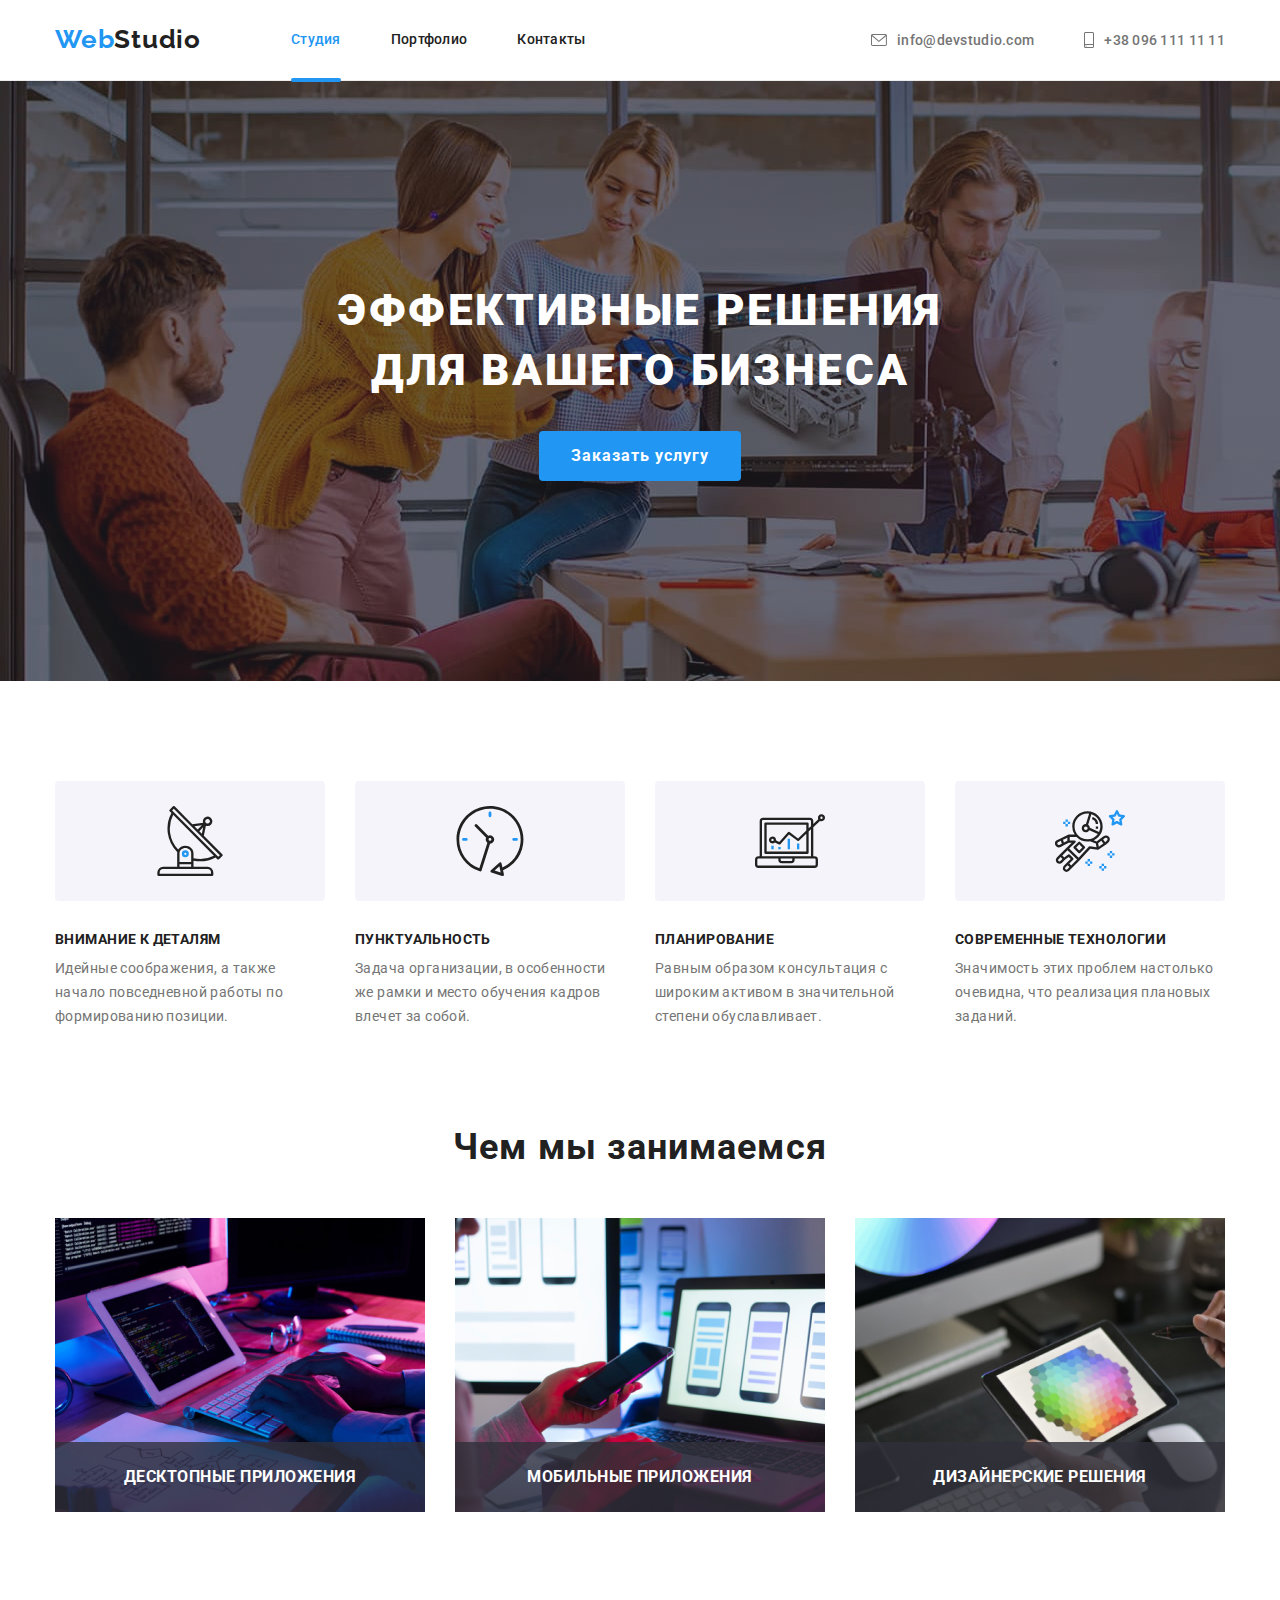
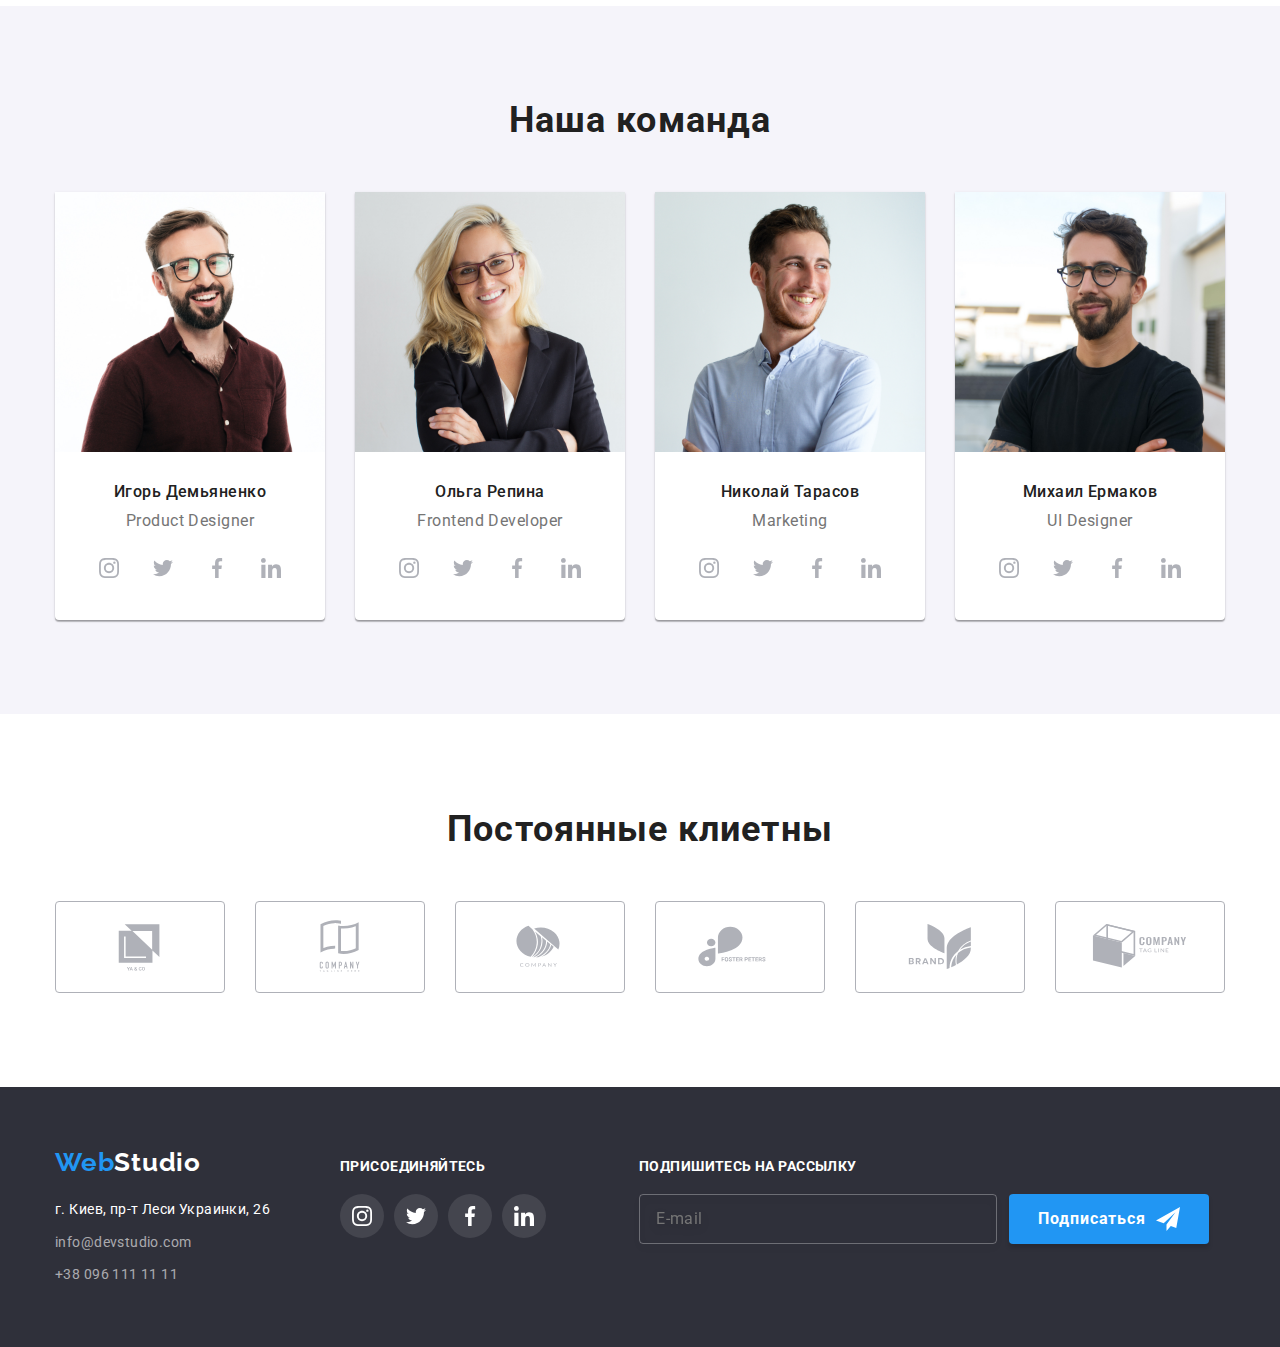
==== index.html @ a77a336d "Initial commit" ====
<!DOCTYPE html>
<html lang="ru">
  <head>
    <meta charset="UTF-8" />
    <meta http-equiv="X-UA-Compatible" content="IE=edge" />
    <meta name="viewport" content="width=device-width, initial-scale=1.0" />
    <title>WebStudio</title>
    <link rel="preconnect" href="https://fonts.googleapis.com" />
    <link rel="preconnect" href="https://fonts.gstatic.com" crossorigin />
    <link
      href="https://fonts.googleapis.com/css2?family=Raleway:wght@700&family=Roboto:wght@400;500;700;900&display=swap"
      rel="stylesheet"
    />
    <link
      rel="stylesheet"
      href="https://cdnjs.cloudflare.com/ajax/libs/modern-normalize/1.1.0/modern-normalize.min.css"
    />
    <link rel="stylesheet" href="./css/styles.css" />
  </head>

  <body>
    <!-- Header -->

    <header class="page-header">
      <nav>
        <div class="container">
          <a class="page-logo" href="./index.html"
            >Web<span class="logo-black">Studio</span>
          </a>
          <ul class="site-nav">
            <li>
              <a class="link-active" href="./index.html">Студия</a>
            </li>
            <li><a class="link" href="./portfolio.html">Портфолио</a></li>
            <li><a class="link" href="">Контакты</a></li>
          </ul>
          <ul class="contact">
            <li class="address-list">
              <a class="header-address-link" href="mailto:info@devstudio.com">
                <svg class="nav-mail" width="16px" height="12px">
                  <use
                    href="./images/icon/symbol-defs-main.svg#icon-envelope-hovermail"
                  ></use>
                </svg>
                info@devstudio.com
              </a>
            </li>
            <li class="address-list">
              <a class="header-address-link" href="tel:+380961111111">
                <svg class="nav-phone" width="10" height="16">
                  <use
                    href="./images/icon/symbol-defs-main.svg#icon-smartphonephone"
                  ></use>
                </svg>
                +38 096 111 11 11
              </a>
            </li>
          </ul>
        </div>
      </nav>
    </header>

    <main>
      <!-- Решения бизнеса -->
      <section class="solutions-section">
        <div class="container solution-block">
          <h1 class="solution-text">Эффективные решения для вашего бизнеса</h1>
          <button class="button solution" type="button" data-modal-open>
            Заказать услугу
          </button>
        </div>
        <div class="backdrop is-hidden" data-modal>
          <div class="modal">
            <form class="modal-form">
              <h2>Оставьте свои данные, мы вам перезвоним</h2>
              <ul class="form-list">
                <li class="form-field">
                  <label class="form-label" for="name">Имя</label>
                  <input
                    type="text"
                    class="modal-input"
                    name="name"
                    id="name"
                    placeholder=" "
                  />
                  <svg class="icon-modal" width="18" height="18">
                    <use
                      href="./images/icon/symbol-defs-main.svg#icon-person-black-18dp-1"
                    ></use>
                  </svg>
                </li>
                <li class="form-field">
                  <label class="form-label" for="phone">Телефон</label>
                  <input
                    type="tel"
                    class="modal-input"
                    name="phone"
                    id="phone"
                    placeholder=" "
                  />
                  <svg class="icon-modal" width="18" height="18">
                    <use
                      href="./images/icon/symbol-defs-main.svg#icon-phone-black-18dp-1"
                    ></use>
                  </svg>
                </li>
                <li class="form-field">
                  <label class="form-label" for="mail">Почта</label>
                  <input
                    type="email"
                    class="modal-input"
                    name="mail"
                    id="mail"
                    placeholder=" "
                  />
                  <svg class="icon-modal" width="18" height="18">
                    <use
                      href="./images/icon/symbol-defs-main.svg#icon-email-black-18dp-1"
                    ></use>
                  </svg>
                </li>
                <li class="form-field">
                  <label class="form-label" for="comment">Комментарий</label>
                  <textarea
                    class="comment"
                    name="comment"
                    rows="8"
                    id="comment"
                    placeholder="Введите текст"
                  ></textarea>
                </li>

                <li class="form-field">
                  <label class="policy-label">
                    <input
                      type="checkbox"
                      class="checkbox"
                      name="policy"
                      value="true"
                    />
                    <svg class="icon-modal-checkbox" width="16" height="15">
                      <use
                        href="./images/icon/symbol-defs-main.svg#icon-icon-check"
                      ></use>
                    </svg>
                    <span class="policy-text"
                      >Соглашаюсь с рассылкой и принимаю</span
                    >
                    <a href="" class="policy-link">Условия договора</a>
                  </label>
                </li>
              </ul>
              <button type="submit" class="modal-button-submit">
                Отправить
              </button>
            </form>
            <button class="modal-button" type="button" data-modal-close>
              <svg class="modal-close-icon" width="18" height="18">
                <use
                  href="./images/icon/symbol-defs-main.svg#icon-close-black-18dp-2-1"
                ></use>
              </svg>
            </button>
          </div>
        </div>
      </section>

      <!-- Особенности -->

      <section class="features-section">
        <div class="container">
          <h2 class="features">Особенности</h2>
          <ul class="features-set">
            <li class="features-list">
              <div class="features-svg">
                <svg class="features-icon" width="70" height="70">
                  <use
                    href="./images/icon/symbol-defs-main.svg#icon-antenna-1-3"
                  ></use>
                </svg>
              </div>
              <h3 class="features-title">Внимание к деталям</h3>
              <p class="featurestitle-text">
                Идейные соображения, а также начало повседневной работы по
                формированию позиции.
              </p>
            </li>
            <li class="features-list">
              <div class="features-svg">
                <svg class="features-icon" width="70" height="70">
                  <use
                    href="./images/icon/symbol-defs-main.svg#icon-clock-1-3"
                  ></use>
                </svg>
              </div>
              <h3 class="features-title">Пунктуальность</h3>
              <p class="featurestitle-text">
                Задача организации, в особенности же рамки и место обучения
                кадров влечет за собой.
              </p>
            </li>
            <li class="features-list">
              <div class="features-svg">
                <svg class="features-icon" width="70" height="70">
                  <use
                    href="./images/icon/symbol-defs-main.svg#icon-diagram-1-3"
                  ></use>
                </svg>
              </div>
              <h3 class="features-title">Планирование</h3>
              <p class="featurestitle-text">
                Равным образом консультация с широким активом в значительной
                степени обуславливает.
              </p>
            </li>
            <li class="features-list">
              <div class="features-svg">
                <svg class="features-icon" width="70" height="70">
                  <use
                    href="./images/icon/symbol-defs-main.svg#icon-astronaut-1-3"
                  ></use>
                </svg>
              </div>
              <h3 class="features-title">Современные технологии</h3>
              <p class="featurestitle-text">
                Значимость этих проблем настолько очевидна, что реализация
                плановых заданий.
              </p>
            </li>
          </ul>
        </div>
      </section>

      <!-- Деятельность -->

      <section class="activity-section">
        <div class="container">
          <h2 class="activity">Чем мы занимаемся</h2>
          <ul class="activity-img">
            <li>
              <div class="thumb">
                <img src="./images/img.jpg" alt="Пишем код" width="370" />
                <div class="activity-thumb">
                  <p class="activity-p">Десктопные приложения</p>
                </div>
              </div>
            </li>
            <li>
              <div class="thumb">
                <img src="./images/img-2.jpg" alt="Адаптируем" width="370" />
                <div class="activity-thumb">
                  <p class="activity-p">Мобильные приложения</p>
                </div>
              </div>
            </li>
            <li>
              <div class="thumb">
                <img src="./images/img-3.jpg" alt="Обновляем" width="370" />
                <div class="activity-thumb">
                  <p class="activity-p">Дизайнерские решения</p>
                </div>
              </div>
            </li>
          </ul>
        </div>
      </section>

      <!-- Команда -->

      <section class="team-section">
        <div class="container">
          <h2 class="team">Наша команда</h2>
          <ul class="team-members">
            <li class="main-member-list">
              <img
                class="photo-t"
                src="./images/igor.jpg"
                alt="Игорь"
                width="270"
              />
              <div class="name-pos">
                <h3 class="member-name">Игорь Демьяненко</h3>
                <p class="member-pos">Product Designer</p>
                <ul class="member-list">
                  <li class="member-list-item">
                    <a href="#" class="social-button-member">
                      <svg class="svg-member-icon" width="20" height="20">
                        <use
                          href="./images/icon/symbol-defs-main.svg#icon-instagram-2-2"
                        ></use>
                      </svg>
                    </a>
                  </li>
                  <li class="member-list-item">
                    <a href="#" class="social-button-member">
                      <svg class="svg-member-icon" width="20" height="20">
                        <use
                          href="./images/icon/symbol-defs-main.svg#icon-twitter-1-2"
                        ></use>
                      </svg>
                    </a>
                  </li>
                  <li class="member-list-item">
                    <a href="#" class="social-button-member">
                      <svg class="svg-member-icon" width="20" height="20">
                        <use
                          href="./images/icon/symbol-defs-main.svg#icon-facebook-1-2"
                        ></use>
                      </svg>
                    </a>
                  </li>
                  <li class="member-list-item">
                    <a href="#" class="social-button-member">
                      <svg class="svg-member-icon" width="20" height="20">
                        <use
                          href="./images/icon/symbol-defs-main.svg#icon-linkedin-1-2"
                        ></use>
                      </svg>
                    </a>
                  </li>
                </ul>
              </div>
            </li>
            <li class="main-member-list">
              <img
                class="photo-t"
                src="./images/olga.jpg"
                alt="Ольга"
                width="270"
              />
              <div class="name-pos">
                <h3 class="member-name">Ольга Репина</h3>
                <p class="member-pos">Frontend Developer</p>
                <ul class="member-list">
                  <li class="member-list-item">
                    <a href="#" class="social-button-member">
                      <svg class="svg-member-icon" width="20" height="20">
                        <use
                          href="./images/icon/symbol-defs-main.svg#icon-instagram-2-2"
                        ></use>
                      </svg>
                    </a>
                  </li>
                  <li class="member-list-item">
                    <a href="#" class="social-button-member">
                      <svg class="svg-member-icon" width="20" height="20">
                        <use
                          href="./images/icon/symbol-defs-main.svg#icon-twitter-1-2"
                        ></use>
                      </svg>
                    </a>
                  </li>
                  <li class="member-list-item">
                    <a href="#" class="social-button-member">
                      <svg class="svg-member-icon" width="20" height="20">
                        <use
                          href="./images/icon/symbol-defs-main.svg#icon-facebook-1-2"
                        ></use>
                      </svg>
                    </a>
                  </li>
                  <li class="member-list-item">
                    <a href="#" class="social-button-member">
                      <svg class="svg-member-icon" width="20" height="20">
                        <use
                          href="./images/icon/symbol-defs-main.svg#icon-linkedin-1-2"
                        ></use>
                      </svg>
                    </a>
                  </li>
                </ul>
              </div>
            </li>
            <li class="main-member-list">
              <img
                class="photo-t"
                src="./images/kolya.jpg"
                alt="Николай"
                width="270"
              />
              <div class="name-pos">
                <h3 class="member-name">Николай Тарасов</h3>
                <p class="member-pos">Marketing</p>
                <ul class="member-list">
                  <li class="member-list-item">
                    <a href="#" class="social-button-member">
                      <svg class="svg-member-icon" width="20" height="20">
                        <use
                          href="./images/icon/symbol-defs-main.svg#icon-instagram-2-2"
                        ></use>
                      </svg>
                    </a>
                  </li>
                  <li class="member-list-item">
                    <a href="#" class="social-button-member">
                      <svg class="svg-member-icon" width="20" height="20">
                        <use
                          href="./images/icon/symbol-defs-main.svg#icon-twitter-1-2"
                        ></use>
                      </svg>
                    </a>
                  </li>
                  <li class="member-list-item">
                    <a href="#" class="social-button-member">
                      <svg class="svg-member-icon" width="20" height="20">
                        <use
                          href="./images/icon/symbol-defs-main.svg#icon-facebook-1-2"
                        ></use>
                      </svg>
                    </a>
                  </li>
                  <li class="member-list-item">
                    <a href="#" class="social-button-member">
                      <svg class="svg-member-icon" width="20" height="20">
                        <use
                          href="./images/icon/symbol-defs-main.svg#icon-linkedin-1-2"
                        ></use>
                      </svg>
                    </a>
                  </li>
                </ul>
              </div>
            </li>
            <li class="main-member-list">
              <img
                class="photo-t"
                src="./images//misha.jpg"
                alt="Михаил"
                width="270"
              />
              <div class="name-pos">
                <h3 class="member-name">Михаил Ермаков</h3>
                <p class="member-pos">UI Designer</p>
                <ul class="member-list">
                  <li class="member-list-item">
                    <a href="#" class="social-button-member">
                      <svg class="svg-member-icon" width="20" height="20">
                        <use
                          href="./images/icon/symbol-defs-main.svg#icon-instagram-2-2"
                        ></use>
                      </svg>
                    </a>
                  </li>
                  <li class="member-list-item">
                    <a href="#" class="social-button-member">
                      <svg class="svg-member-icon" width="20" height="20">
                        <use
                          href="./images/icon/symbol-defs-main.svg#icon-twitter-1-2"
                        ></use>
                      </svg>
                    </a>
                  </li>
                  <li class="member-list-item">
                    <a href="#" class="social-button-member">
                      <svg class="svg-member-icon" width="20" height="20">
                        <use
                          href="./images/icon/symbol-defs-main.svg#icon-facebook-1-2"
                        ></use>
                      </svg>
                    </a>
                  </li>
                  <li class="member-list-item">
                    <a href="#" class="social-button-member">
                      <svg class="svg-member-icon" width="20" height="20">
                        <use
                          href="./images/icon/symbol-defs-main.svg#icon-linkedin-1-2"
                        ></use>
                      </svg>
                    </a>
                  </li>
                </ul>
              </div>
            </li>
          </ul>
        </div>
      </section>

      <!--Постоянные клиенты-->
      <section class="clients-sect">
        <div class="container">
          <h1>Постоянные клиетны</h1>
          <ul class="clients-list">
            <li class="list-item">
              <a href="#" class="clients-list-item">
                <svg class="clients-icon" width="106" height="60">
                  <use
                    href="./images/icon/symbol-defs-main.svg#icon-Logo"
                  ></use>
                </svg>
              </a>
            </li>

            <li class="list-item">
              <a href="#" class="clients-list-item">
                <svg class="clients-icon" width="106" height="60">
                  <use
                    href="./images/icon/symbol-defs-main.svg#icon-Logo2"
                  ></use>
                </svg>
              </a>
            </li>
            <li class="list-item">
              <a href="#" class="clients-list-item">
                <svg class="clients-icon" width="106" height="60">
                  <use
                    href="./images/icon/symbol-defs-main.svg#icon-Logo3"
                  ></use>
                </svg>
              </a>
            </li>
            <li class="list-item">
              <a href="#" class="clients-list-item">
                <svg class="clients-icon" width="84" height="41">
                  <use
                    href="./images/icon/symbol-defs-main.svg#icon-group4"
                  ></use>
                </svg>
              </a>
            </li>
            <li class="list-item">
              <a href="#" class="clients-list-item">
                <svg class="clients-icon" width="106" height="60">
                  <use
                    href="./images/icon/symbol-defs-main.svg#icon-Logo5"
                  ></use>
                </svg>
              </a>
            </li>
            <li class="list-item">
              <a href="#" class="clients-list-item">
                <svg class="clients-icon" width="106" height="60">
                  <use
                    href="./images/icon/symbol-defs-main.svg#icon-Logo6"
                  ></use>
                </svg>
              </a>
            </li>
          </ul>
        </div>
      </section>
    </main>

    <!-- Футер -->
    <footer class="page-footer">
      <div class="main-footer-cont container">
        <div class="logo-footer-container">
          <a href="./index.html" class="page-footer-logo"
            >Web<span class="footer-whitelogo">Studio</span></a
          >
          <address class="address-footer">
            <ul class="footer-block">
              <li>
                <a class="footer-map-link" href="https://bit.ly/3pXMvUd"
                  >г. Киев, пр-т Леси Украинки, 26</a
                >
              </li>
              <li>
                <a class="footer-address-link" href="mailto:info@devstudio.com"
                  >info@devstudio.com</a
                >
              </li>
              <li>
                <a class="footer-address-link" href="tel:+380961111111"
                  >+38 096 111 11 11</a
                >
              </li>
            </ul>
          </address>
        </div>
        <div class="footer-social">
          <h3>Присоединяйтесь</h3>
          <ul class="footer-link">
            <li class="footer-link-list">
              <a href="#" class="social-button">
                <svg class="svg-icon" width="20" height="20">
                  <use
                    href="./images/icon/symbol-defs-main.svg#icon-instagram-2-2"
                  ></use>
                </svg>
              </a>
            </li>
            <li class="footer-link-list">
              <a href="#" class="social-button">
                <svg class="svg-icon" width="20" height="20">
                  <use
                    href="./images/icon/symbol-defs-main.svg#icon-twitter-1-2"
                  ></use>
                </svg>
              </a>
            </li>
            <li class="footer-link-list">
              <a href="#" class="social-button">
                <svg class="svg-icon" width="20" height="20">
                  <use
                    href="./images/icon/symbol-defs-main.svg#icon-facebook-1-2"
                  ></use>
                </svg>
              </a>
            </li>
            <li class="footer-link-list">
              <a href="#" class="social-button">
                <svg class="svg-icon" width="20" height="20">
                  <use
                    href="./images/icon/symbol-defs-main.svg#icon-linkedin-1-2"
                  ></use>
                </svg>
              </a>
            </li>
          </ul>
        </div>
        <div class="destribution">
          <h3>Подпишитесь на рассылку</h3>
          <form class="footer-form">
            <input
              class="footer-input"
              type="email"
              name="email"
              placeholder="E-mail"
            />
            <button type="submit" class="destrib-button">
              Подписаться
              <svg width="24" height="24" class="destrib-button-icon">
                <use
                  href="./images/icon/symbol-defs-main.svg#icon-icon-sendtelegram"
                ></use>
              </svg>
            </button>
          </form>
        </div>
      </div>
    </footer>
    <script src="./js/modal.js"></script>
  </body>
</html>
---- css/styles.css ----
:root {
    --primary-color: #757575;
    --secondory-color: #212121;
    --accent-color: #2196F3;
    --white-color: #FFFFFF;
    --background-color: ##E5E5E5;
    --transition: 250ms cubic-bezier(0.4, 0, 0.2, 1);

}

/* BODY */
body {
    font-family: 'Roboto', sans-serif;
    font-weight: 400;
    background-color: var(--background-color);
    font-style: normal;
    text-decoration: none;
    color: var(--white-color);
    margin: auto;
}


h1,
h2,
h3,
h4,
h5,
h6,
p,
ul {
    margin: 0;
}

button {
    font-family: inherit;
}

.container {

    width: 1200px;
    padding-left: 15px;
    padding-right: 15px;
    margin: 0 auto;
}


a {
    text-decoration: none;
}

.site-nav .link:hover,
.site-nav .link:focus {
    color: var(--accent-color);
}

.site-nav .link-active {
    color: var(--accent-color)
}

.header-address-link:hover,
.header-address-link:focus {
    fill: var(--accent-color);
    color: var(--accent-color);
}

/* убирает маркеры */
li {
    list-style: none;
}

.link-active {
    color: var(--accent-color);
}

.link,
.link-active {
    position: relative;
    color: inherit;
    display: block;
    padding-top: 32px;
    padding-bottom: 32px;
    font-weight: 500;
    font-size: 14px;
    line-height: 1.14;
    letter-spacing: 0.02em;
    transition: color var(--transition);
}

.link-active::after {
    content: '';
    position: absolute;
    display: block;
    width: 100%;
    height: 4px;
    border-radius: 2px;
    background-color: #2196F3;
    transform: translateY(30px);



}

/* header */
header {
    border-bottom: 1px solid #ECECEC;
}

header .container {
    display: flex;
    align-items: center;
}

.site-nav {
    display: flex;
    margin: 0;
    padding: 0;
}

.site-nav li {
    margin-left: 50px;
}

.contact li {
    margin-left: 50px;
}

.site-nav li:first-child {
    margin-left: 0;
}

.contact {
    display: flex;
    margin-left: auto;
}


.page-logo {
    font-family: 'Raleway';
    font-weight: 700;
    font-size: 26px;
    line-height: 1.2;
    letter-spacing: 0.03em;
    color: var(--accent-color);
    text-decoration: none;
    margin-right: 90px;

}

.logo-black {
    color: var(--secondory-color);
}

.page-footer {
    color: var(--white-color);
}

.page-header {
    color: var(--secondory-color);
    font-weight: 500;
    font-size: 14px;
    line-height: 1.15;
    letter-spacing: 0.02em;
    list-style: none;
    background-color: var(--white-color);
}


.header-address-link {
    color: var(--primary-color);
    display: flex;
    align-items: center;
    fill: var(--primary-color);
    padding-top: 32px;
    padding-bottom: 32px;
    transition: color var(--transition), fill var(--transition);
}

.address-list {
    margin: 0;
    padding: 0;
    display: flex;
    align-items: center;

}

.nav-mail {
    margin-right: 10px;

}

.nav-phone {
    margin-right: 10px;

}


/* SOLUTIONS */
.solutions-section {
    background-color: #2F303A;
    height: 600px;
    max-width: 1600px;
    margin-left: auto;
    margin-right: auto;
    padding: 200px 0;
    background-image: linear-gradient(to right, rgba(47, 48, 58, 0.4), rgba(47, 48, 58, 0.4)),
        url(../images/bgim.jpg);
    background-repeat: no-repeat;
}

.solution-block {
    text-align: center;
}

.solution-text {
    font-weight: 900;
    color: var(--white-color);
    font-size: 44px;
    line-height: 1.36;
    text-align: center;
    letter-spacing: 0.06em;
    text-transform: uppercase;
    width: 700px;
    height: 120px;
    margin-left: auto;
    margin-right: auto;

}

.button.solution {
    font-weight: 700;
    font-size: 16px;
    line-height: 1.88;
    text-align: center;
    letter-spacing: 0.06em;
    background-color: var(--accent-color);
    color: var(--white-color);
    margin-top: 30px;
    min-width: 200px;
    display: inline-block;
    border-radius: 4px;
    padding: 10px 32px;
    border: 0;
    cursor: pointer;
    transition: background-color var(--transition);

}

.button.solution:hover,
.button.solution:focus {
    box-shadow: 0px 4px 4px rgba(0, 0, 0, 0.15);
    background: #188CE8;
}

/* MODAl */
.backdrop {
    position: fixed;
    top: 0;
    left: 0;
    background-color: rgba(0, 0, 0, 0.2);
    width: 100%;
    height: 100%;
    transition: opacity var(--transition);
    z-index: 2;

}

.backdrop.is-hidden {
    opacity: 0;
    pointer-events: none;
}

.modal {
    position: absolute;
    top: 50%;
    left: 50%;
    transform: translate(-50%, -50%);
    width: 528px;
    height: 581px;
    background-color: var(--white-color);
    transition: transform var(--transition);
}

.modal-button {
    display: flex;
    justify-content: center;
    align-items: center;
    position: absolute;
    top: 8px;
    right: 8px;
    padding: 0;
    background-color: #FFFFFF;
    border: 1px solid rgba(0, 0, 0, 0.1);
    border-radius: 50%;
    text-align: center;
    width: 30px;
    height: 30px;
    fill: #000;
    transition-duration: 250ms;
    transition-timing-function: linear;

}

.modal-button:hover {
    fill: var(--accent-color);
    cursor: pointer;
}

.modal-close-icon {
    margin: 0;
    padding: 0;

}

.modal-form {
    display: flex;
    flex-direction: column;
    width: 448px;
    margin-left: auto;
    margin-right: auto;
}

.modal h2 {
    font-weight: 700;
    font-size: 20px;
    line-height: 1.15;
    text-align: center;
    letter-spacing: 0.03em;
    color: #212121;
    margin-left: auto;
    margin-right: auto;
    margin-top: 40px;
    margin-bottom: 12px;

}

.form-list {
    margin: 0;
    padding: 0;

}

.form-field {
    display: flex;
    position: relative;
    flex-direction: column;
    margin-bottom: 10px;
}


.form-label {
    margin-bottom: 4px;
    font-style: normal;
    font-weight: 400;
    font-size: 12px;
    line-height: 1.14;
    letter-spacing: 0.01em;
    color: var(--primary-color);

}

.form-field:focus-within>.icon-modal {
    fill: var(--accent-color);
}


.modal-input {
    width: 448px;
    height: 40px;
    margin: 0;
    padding: 0px 11px 0px 42px;
    outline: none;
    border: 1px solid rgba(33, 33, 33, 0.2);
    border-radius: 4px;
    transition: border-color var(--transition);
}

.icon-modal {
    position: absolute;
    top: 65%;
    left: 14px;
    transform: translateY(-50%);
    fill: var(--secondory-color);
    display: inline-block;
    transition: fill var(--transition);
}

.modal-label {
    position: absolute;
    top: 0;
    left: 0;
    font-weight: 400;
    font-size: 12px;
    line-height: 1.17;
    letter-spacing: 0.01em;
    color: var(--primary-color);

}

.modal-input:focus {
    border-color: var(--accent-color);
}

.comment {
    width: 100%;
    height: 120px;
    outline: none;
    resize: none;
    border: 1px solid rgba(33, 33, 33, 0.2);
    border-radius: 4px;
    padding: 12px 16px;
    font-style: normal;
    font-weight: 400;
    font-size: 14px;
    line-height: 1.14;
    letter-spacing: 0.01em;
    transition: border-color var(--transition);
}

.comment:focus {
    border-color: var(--accent-color);
}


.policy-label {
    display: flex;
    align-items: center;
    margin-left: 7px;
    font-style: normal;
    font-weight: 400;
    font-size: 14px;
    line-height: 1.71;
    letter-spacing: 0.03em;
    color: var(--primary-color);
}

.checkbox {
    position: absolute;
    width: 1px;
    height: 1px;
    margin: -1px;
    border: 0;
    padding: 0;
    clip: rect(0 0 0 0);
    overflow: hidden;
}

.icon-modal-checkbox {
    display: block;
    content: '';
    margin-right: 7px;
    border: 1px solid #2a2a2a;
    border-radius: 2px;
    transition: border-color var(--transition),
        background-color var(--transition);
}

.checkbox:focus+.icon-modal-checkbox {
    border-color: var(--accent-color);
}

.checkbox:checked+.icon-modal-checkbox {
    background-size: contain;
    background-origin: border-box;
    border-color: var(--accent-color);
    background-color: var(--accent-color);
}

.policy-link {
    margin-left: 5px;
    font-style: normal;
    font-weight: 400;
    font-size: 14px;
    line-height: 1.71;
    letter-spacing: 0.03em;
    text-decoration-line: underline;
    color: var(--accent-color);
}

.form-field:last-child {
    margin-bottom: 30px;
}


.modal-button-submit {
    min-width: 200px;
    min-height: 50px;
    margin: 0 auto;
    padding: 10px;
    font-family: Roboto;
    font-style: normal;
    font-weight: 700;
    font-size: 16px;
    line-height: 1.88;
    text-align: center;
    letter-spacing: 0.06em;
    background-color: var(--accent-color);
    color: var(--primary-white-color);
    border: 0;
    box-shadow: 0px 4px 4px rgba(0, 0, 0, 0.15);
    border-radius: 4px;
    transition: background-color var(--transition);
    cursor: pointer;
}

.modal-button-submit:hover,
.modal-button-submit:focus {
    background-color: rgba(24, 140, 232, 1);
}




/* FEATURES */

/* визуално прячет заголовок */
.features {
    position: absolute;
    width: 1px;
    height: 1px;
    margin: -1px;
    border: 0;
    padding: 0;
    white-space: nowrap;
    clip-path: inset(100%);
    clip: rect(0 0 0 0);
    overflow: hidden;
}


.features h3 {
    font-weight: 700;
    font-size: 14px;
    line-height: 1.15;
    letter-spacing: 0.03em;
    text-transform: uppercase;
    color: (var(--secondory-color));
    text-align: center;
}

.features-title {
    text-transform: uppercase;
    margin: 0;
    padding: 0;
    margin-bottom: 10px;
    font-size: 14px;
    line-height: 1.15;
    letter-spacing: 0.03em;
}

h3 {
    color: var(--secondory-color);
}

.features-section {
    display: flex;
    justify-content: center;
    margin: 0;
    padding-top: 100px;
}

.features-set li {
    width: 270px;
}

.features-set li+li {
    margin-left: 30px;

}

.features-set {
    display: flex;
    margin: 0;
    padding: 0;
    justify-content: space-between;
}

.features-svg {
    display: flex;
    width: 270px;
    height: 120px;
    background-color: #F5F4FA;
    justify-content: center;
    align-items: center;
    margin-bottom: 30px;
    border-radius: 4px;
}

.features-list h2 {
    margin-top: 0;
    font-size: 20px;
}

.features-list p {
    margin: 0;
}


.featurestitle-text {
    width: 270px;
    height: 75px;
    color: var(--primary-color);
    margin: 0;
    padding: 0;
    font-size: 14px;
    line-height: 1.7;
    letter-spacing: 0.03em;
}

/* ACTIVITY */
.activity-section {
    display: flex;
    padding-bottom: 94px;
    padding-top: 94px;

}

.activity {
    font-weight: 700;
    font-size: 36px;
    margin: 0;
    padding: 0;
    line-height: 1.17;
    text-align: center;
    letter-spacing: 0.03em;
    color: var(--secondory-color);
    margin-bottom: 50px;

}

.activity-img {
    display: flex;
    justify-content: space-between;
    margin: 0;
    padding: 0;

}

.activitu img {
    display: block;
}

.thumb {
    position: relative;
    display: flex;

}

.activity-thumb {
    position: absolute;
    background-color: rgba(47, 48, 58, 0.8);
    display: flex;
    justify-content: center;
    width: 370px;
    bottom: 0;
    height: 70px;
    align-items: center;


}

.activity-p {
    font-family: inherit;
    font-weight: 700;
    font-size: 16px;
    line-height: 1.14;
    letter-spacing: 0.03em;
    text-transform: uppercase;
    color: var(--white-color);
    text-align: center;

}

/* TEAM */

.team-section {
    font-weight: 700;
    font-size: 36px;
    line-height: 1.5;
    text-align: center;
    letter-spacing: 0.03em;
    padding-top: 94px;
    padding-bottom: 94px;
    background-color: #F5F4FA;

}

.team {
    margin-top: 0;
    margin-bottom: 50px;
    font-weight: 700;
    font-size: 36px;
    line-height: 1.16;
    text-align: center;
    letter-spacing: 0.03em;
    color: var(--secondory-color);
}

.team-members {
    display: flex;
    justify-content: space-between;
    margin: 0;
    padding: 0;
}

.photo-t {
    display: block;
    margin: 0;
    padding: 0;
}

.team-members .main-member-list {
    box-shadow: 0px 1px 3px rgba(0, 0, 0, 0.12),
        0px 1px 1px rgba(0, 0, 0, 0.14),
        0px 2px 1px rgba(0, 0, 0, 0.2);
    border-radius: 0px 0px 4px 4px;
    background-color: var(--white-color);
}

.team-members h3 {
    margin-bottom: 10px;
}

.team .member-pos {
    text-align: center;
    background-color: #F5F4FA;
}

.member-name {
    font-weight: 500;
    font-size: 16px;
    line-height: 1.2;
    letter-spacing: 0.03em;
    text-align: center;
    margin: 0;
    justify-content: space-between;
    list-style: none;
    color: var(--secondory-color);
}

.member-pos {
    margin: 0 0 16px 0;
    padding: 0;
    font-weight: 400;
    font-size: 16px;
    line-height: 1.2;
    text-align: center;
    letter-spacing: 0.03em;
    color: var(--primary-color);
}

.name-pos {
    padding-top: 30px;
    padding-bottom: 30px;

}

.member-social {
    margin-left: 30px;
    margin-right: 30px;
    margin-bottom: 30px;
    margin-top: 20px;
    color: var(--primary-color);


}

.social-button-member {
    display: flex;
    width: 44px;
    height: 44px;
    padding: 0;
    border-radius: 50%;
    border: none;
    align-items: center;
    justify-content: center;
    fill: #AFB1B8;
    background-color: transparent;
    transition: background-color var(--transition),
        fill var(--transition);
}


.social-button-member:hover,
.social-button-member:focus {
    background-color: var(--accent-color);
    fill: var(--white-color);
}

.member-list {
    display: flex;
    justify-content: center;
    padding: 0;

}

.member-list-item {
    padding: 0;

}

.member-list-item:not(:last-child) {
    margin-right: 10px;
}

/* Clients Section */
.clients-sect {
    display: flex;
    padding-top: 94px;
    padding-bottom: 94px;
}

.clients-sect h1 {
    font-family: inherit;
    font-weight: 700;
    font-size: 36px;
    line-height: 1.17;
    letter-spacing: 0.03em;
    color: #212121;
    text-align: center;
    margin-bottom: 50px;
}

.clients-list {
    display: flex;
    justify-content: center;
    padding-left: 0;

}

.clients-list-item {
    display: flex;
    width: 170px;
    height: 92px;
    border: 1px solid #AFB1B8;
    border-radius: 4px;
    justify-content: center;
    align-items: center;
    fill: #AFB1B8;
    transition: border var(--transition), color var(--transition);
    color: #AFB1B8;
}

.list-item:not(:last-child) {
    margin-right: 30px;
}

.clients-list-item:hover,
.clients-list-item:focus {
    fill: var(--accent-color);
    color: var(--accent-color);
    border: 1px solid var(--accent-color);
}


.clients-icon {
    fill: currentColor;
}

/* FOOTER */
.page-footer {
    background-color: #2F303A;
    padding-top: 60px;
    padding-bottom: 60px;
    text-decoration: none;
}

.page-footer-logo {
    font-family: 'Raleway';
    font-weight: 700;
    font-size: 26px;
    line-height: 1.2;
    letter-spacing: 0.03em;
    color: var(--accent-color);



}

.address-footer {
    margin-top: 20px;
    font-style: normal;
    font-weight: 400;
    font-size: 14px;
    line-height: 1.7;
    letter-spacing: 0.03em;

}

.footer-block {
    margin: 0;
    padding: 0;
}

.footer-block li {
    margin-bottom: 9px;
}

.footer-block li:last-child {
    margin-bottom: 0;
}

.footer-whitelogo {
    color: var(--white-color);
}

.footer-map-link {
    font-size: 14px;
    line-height: 1.7;
    letter-spacing: 0.03em;
    color: var(--white-color);
    transition: color var(--transition);
}

.footer-address-link {
    font-size: 14px;
    line-height: 1.7;
    color: rgba(255, 255, 255, 0.6);
    transition: color var(--transition);
}

.footer-address-link:hover,
.footer-address-link:focus {
    color: var(--accent-color);
}

.footer-map-link:hover,
.footer-map-link:focus {
    color: var(--accent-color);
}

.footer-link {
    display: flex;
    margin: 0;
    justify-content: flex-start;
    align-items: center;
    padding: 0;

}

.footer-link-list:not(:first-child) {
    margin-left: 10px;
}


.footer-social {
    align-items: baseline;
    margin-left: 70px;

}

.main-footer-cont {
    display: flex;
    align-items: baseline;
    padding-left: 15px;
    padding-right: 15px;
}

.page-footer h3 {
    font-family: inherit;
    font-weight: 700;
    font-size: 14px;
    line-height: 1.17;
    text-transform: uppercase;
    color: var(--white-color);
    letter-spacing: 0.03em;
    margin-top: 0;
    margin-bottom: 20px;
    text-align: left;
    padding: 0;


}

.footer-link-list {
    margin: 0;
    padding: 0;
    width: 44px;
    height: 44px;
}

.social-button {
    display: flex;
    background-color: rgba(255, 255, 255, 0.1);
    width: 44px;
    height: 44px;
    padding: 0;
    border-radius: 50%;
    border: none;
    align-items: center;
    justify-content: center;
    color: #FFFFFF;
    transition: background-color 250ms cubic-bezier(0.4, 0, 0.2, 1);
}

.svg-icon {
    fill: currentColor;
}

.social-button:hover,
.social-button:focus {
    background-color: var(--accent-color);
}

.destribution {
    margin-left: 93px;

}

.footer-form {
    display: flex;
    justify-content: row;

}

.destrib-button {
    display: flex;
    justify-content: center;
    align-items: center;
    font-style: normal;
    font-weight: 700;
    font-size: 16px;
    letter-spacing: 0.06em;
    line-height: 1.87;
    box-shadow: 0px 4px 4px rgba(0, 0, 0, 0.15);
    border-radius: 4px;
    margin-left: 12px;
    width: 200px;
    height: 50px;
    background-color: var(--accent-color);
    color: var(--white-color);
    border: none;
    cursor: pointer;
    transition: background-color 250ms cubic-bezier(0.4, 0, 0.2, 1);

}

.destrib-button:hover {
    box-shadow: 0px 4px 4px rgba(0, 0, 0, 0.15);
    background: #188CE8;
}


.destrib-button-icon {
    fill: var(--white-color);
    margin-left: 10px;

}

.footer-form .footer-input {
    width: 358px;
    height: 50px;
    border: 1px solid rgba(255, 255, 255, 0.3);
    filter: drop-shadow(0px 4px 4px rgba(0, 0, 0, 0.15));
    border-radius: 4px;
    padding: 15px 16px;
    background-color: transparent;
    font-style: normal;
    font-weight: 400;
    font-size: 16px;
    line-height: 20px;
    letter-spacing: 0.03em;
    color: #FFFFFF;

}





/* PORTFOLIO */
/* визуално прячет заголовок */
.worklist {
    position: absolute;
    width: 1px;
    height: 1px;
    margin: -1px;
    border: 0;
    padding: 0;
    white-space: nowrap;
    clip-path: inset(100%);
    clip: rect(0 0 0 0);
    overflow: hidden;
}

.worklist-sect {
    padding-top: 94px;
    padding-bottom: 94px;
}

.worklist-sect img {
    display: block;
}

.portf-thumb {
    position: relative;
    overflow: hidden;

}

.portf-link {
    margin-right: 30px;
    margin-bottom: 30px;

}

.portf-thumb-hov {
    position: absolute;
    width: 100%;
    height: 100%;
    display: flex;
    align-items: center;
    top: 0;
    left: 0;
    padding-left: 24px;
    padding-right: 24px;
    background-color: rgba(33, 150, 243, 0.9);
    transform: translateY(100%);
    transition: transform 250ms cubic-bezier(0.4, 0, 0.2, 1);
}


.portf-p {
    font-family: inherit;
    font-weight: 400;
    font-size: 18px;
    line-height: 1.56;
    letter-spacing: 0.03em;
    color: var(--white-color);


}

.img-box:hover .portf-thumb-hov,
.img-box:focus .portf-thumb-hov {
    overflow: visible;
    transform: translateY(0);
}


.button-panel {
    display: flex;
    justify-content: center;
    margin-top: 0;
    margin-bottom: 50px;
    padding-left: 0;
}

.button-panel li+li {
    margin-left: 8px;
}

.button-secondary {

    min-width: 73px;
    display: inline-block;
    border-radius: 4px;
    padding: 6px 22px;
    font-style: normal;
    font-weight: 500;
    font-size: 16px;
    line-height: 1.6;
    text-align: center;
    letter-spacing: 0.03em;
    cursor: pointer;
    font-family: inherit;
    border: none;
    transition: background-color var(--transition), box-shadow var(--transition), color var(--transition);
}

.button-secondary {
    background-color: #F5F4FA;
    color: var(--secondory-color);
}

.button-secondary:hover,
.button-secondary:focus {
    color: var(--white-color);
    background-color: var(--accent-color);
    box-shadow: 0px 3px 1px rgba(0, 0, 0, 0.1), 0px 1px 2px rgba(0, 0, 0, 0.08), 0px 2px 2px rgba(0, 0, 0, 0.12);
}

.photo-list .title {
    margin-top: 0;
    margin-bottom: 4px;
    font-style: normal;
    font-weight: 700;
    font-size: 18px;
    line-height: 2;
    letter-spacing: 0.06em;
    color: var(--secondory-color);

}

.photo-list {
    display: flex;
    flex-wrap: wrap;
    margin-top: 0;
    margin-bottom: 0;
    padding-left: 0;
}


.photo-list li:nth-child(3n) {
    margin-right: 0;
}

.photo-list li:nth-last-child(-n+3) {
    margin-bottom: 0;
}

.img-box {
    display: block;
    transition: box-shadow var(--transition);
}

.img-box:hover,
.img-box:focus {
    box-shadow: 0px 1px 1px rgba(0, 0, 0, 0.12),
        0px 4px 4px rgba(0, 0, 0, 0.06),
        1px 4px 6px rgba(0, 0, 0, 0.16);
}

.ph-bord {
    padding: 20px 24px;
    border: 1px solid #EEEEEE;
}

.photo-list img {
    display: block;
    margin: 0;
    padding: 0;
}

.title-text {

    margin: 0;
    font-style: normal;
    font-weight: 400;
    font-size: 16px;
    line-height: 1.9;
    letter-spacing: 0.03em;
    color: var(--primary-color);
}
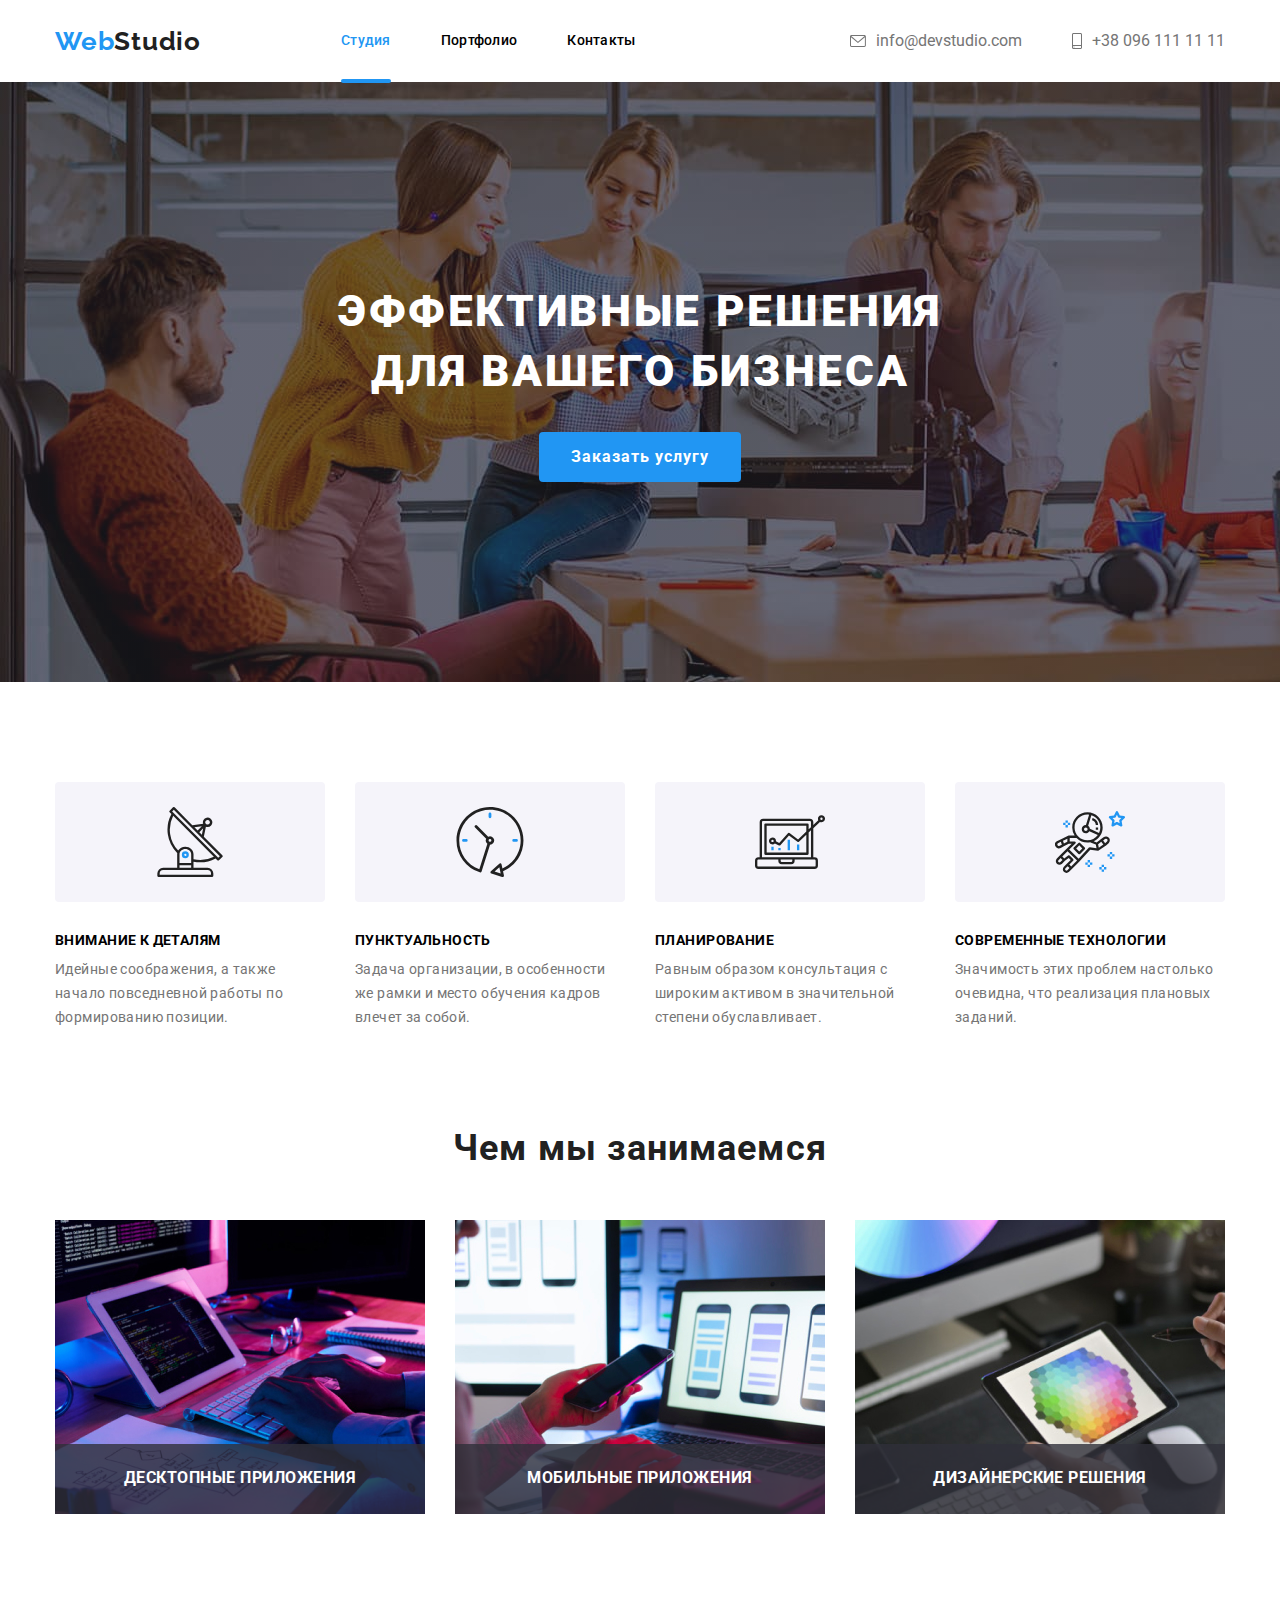
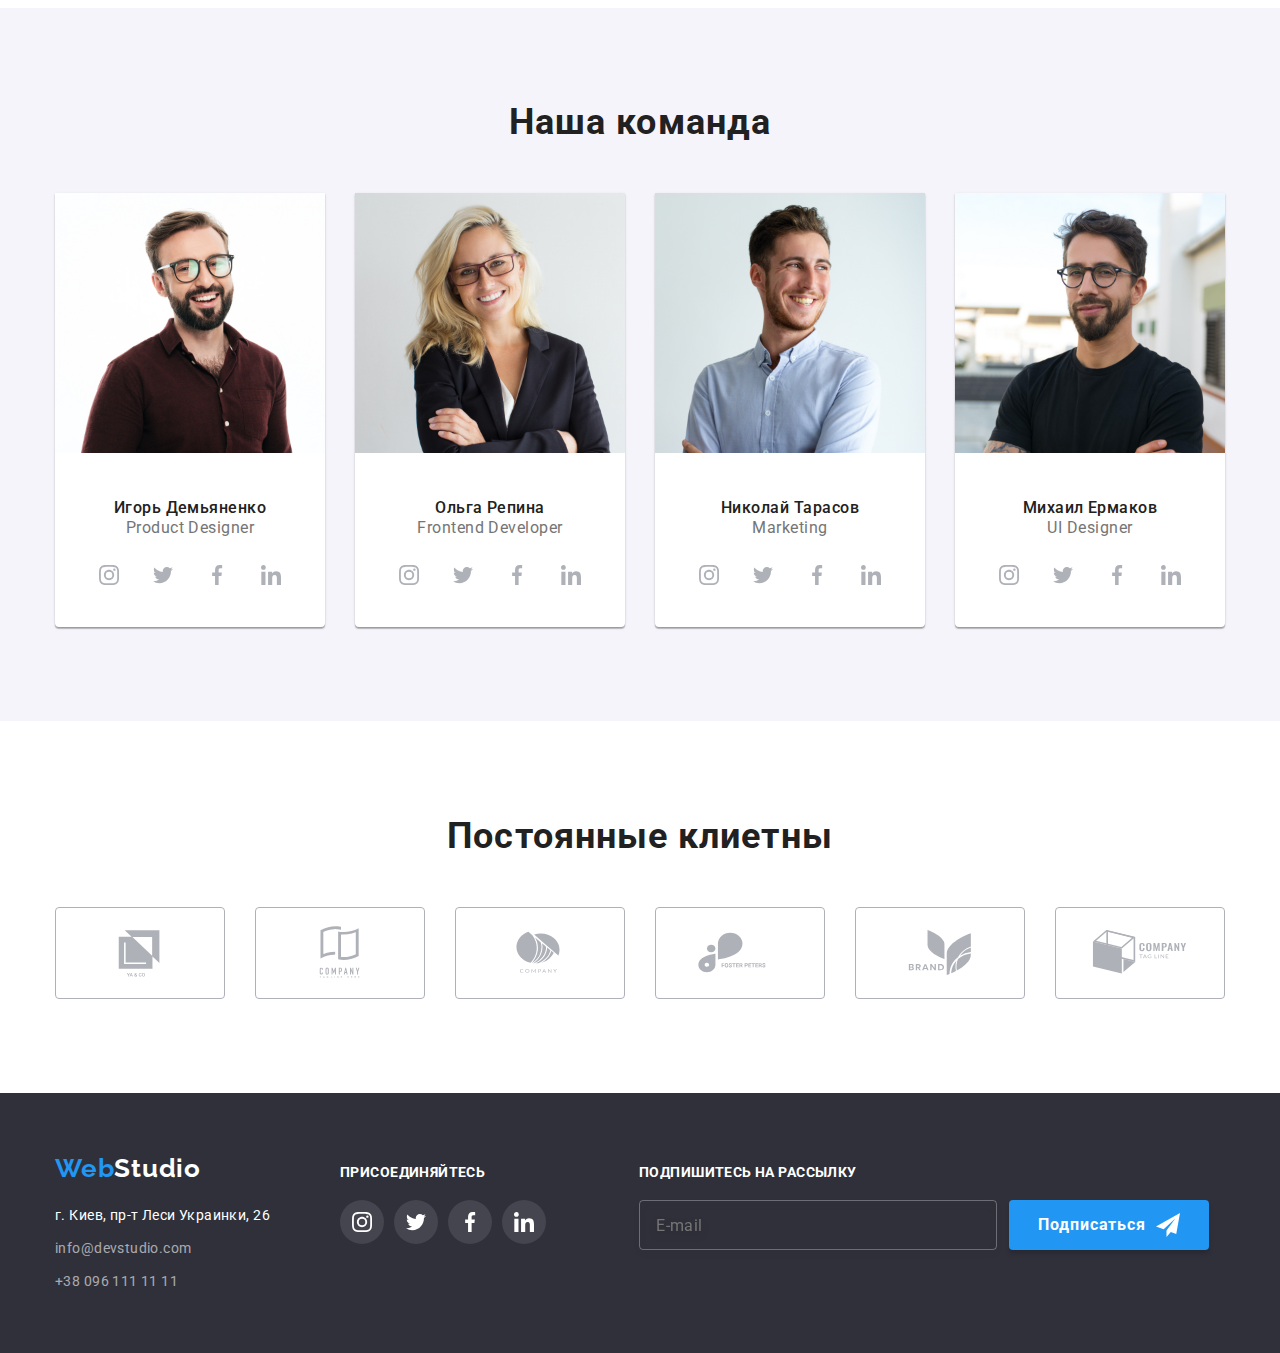
==== commit 2d0f65e4: "index" ====
--- a/index.html
+++ b/index.html
@@ -15,7 +15,7 @@
       rel="stylesheet"
       href="https://cdnjs.cloudflare.com/ajax/libs/modern-normalize/1.1.0/modern-normalize.min.css"
     />
-    <link rel="stylesheet" href="./css/styles.css" />
+    <link rel="stylesheet" href="./css/main.min.css" />
   </head>
 
   <body>
@@ -23,21 +23,27 @@
 
     <header class="page-header">
       <nav>
-        <div class="container">
+        <div class="container header__container">
           <a class="page-logo" href="./index.html"
             >Web<span class="logo-black">Studio</span>
           </a>
           <ul class="site-nav">
-            <li>
-              <a class="link-active" href="./index.html">Студия</a>
-            </li>
-            <li><a class="link" href="./portfolio.html">Портфолио</a></li>
-            <li><a class="link" href="">Контакты</a></li>
+            <li class="site-nav__item">
+              <a class="site-nav__link link--active" href="./index.html"
+                >Студия</a
+              >
+            </li>
+            <li class="site-nav__item">
+              <a class="site-nav__link" href="./portfolio.html">Портфолио</a>
+            </li>
+            <li class="site-nav__item">
+              <a class="site-nav__link" href="">Контакты</a>
+            </li>
           </ul>
           <ul class="contact">
-            <li class="address-list">
-              <a class="header-address-link" href="mailto:info@devstudio.com">
-                <svg class="nav-mail" width="16px" height="12px">
+            <li class="contact__list">
+              <a class="contact__link" href="mailto:info@devstudio.com">
+                <svg class="contact__mail" width="16px" height="12px">
                   <use
                     href="./images/icon/symbol-defs-main.svg#icon-envelope-hovermail"
                   ></use>
@@ -45,9 +51,9 @@
                 info@devstudio.com
               </a>
             </li>
-            <li class="address-list">
-              <a class="header-address-link" href="tel:+380961111111">
-                <svg class="nav-phone" width="10" height="16">
+            <li class="contact__list">
+              <a class="contact__link" href="tel:+380961111111">
+                <svg class="contact__phone" width="10" height="16">
                   <use
                     href="./images/icon/symbol-defs-main.svg#icon-smartphonephone"
                   ></use>
@@ -63,99 +69,101 @@
     <main>
       <!-- Решения бизнеса -->
       <section class="solutions-section">
-        <div class="container solution-block">
-          <h1 class="solution-text">Эффективные решения для вашего бизнеса</h1>
-          <button class="button solution" type="button" data-modal-open>
+        <div class="container solution__block">
+          <h1 class="solution__text">Эффективные решения для вашего бизнеса</h1>
+          <button class="button solution__button" type="button" data-modal-open>
             Заказать услугу
           </button>
         </div>
         <div class="backdrop is-hidden" data-modal>
           <div class="modal">
             <form class="modal-form">
-              <h2>Оставьте свои данные, мы вам перезвоним</h2>
-              <ul class="form-list">
-                <li class="form-field">
-                  <label class="form-label" for="name">Имя</label>
+              <h2 class="modal__title">
+                Оставьте свои данные, мы вам перезвоним
+              </h2>
+              <div class="modal__form--pos">
+                <label class="modal__label" for="name">Имя</label>
+                <input
+                  type="text"
+                  class="modal__input"
+                  name="name"
+                  id="name"
+                  placeholder=" "
+                />
+                <svg class="modal__icon" width="18" height="18">
+                  <use
+                    href="./images/icon/symbol-defs-main.svg#icon-person-black-18dp-1"
+                  ></use>
+                </svg>
+                <!-- </li> -->
+              </div>
+
+              <div class="modal__form--pos">
+                <label class="modal__label" for="phone">Телефон</label>
+                <input
+                  type="tel"
+                  class="modal__input"
+                  name="phone"
+                  id="phone"
+                  placeholder=" "
+                />
+                <svg class="modal__icon" width="18" height="18">
+                  <use
+                    href="./images/icon/symbol-defs-main.svg#icon-phone-black-18dp-1"
+                  ></use>
+                </svg>
+              </div>
+              <div class="modal__form--pos">
+                <label class="modal__label" for="mail">Почта</label>
+                <input
+                  type="email"
+                  class="modal__input"
+                  name="mail"
+                  id="mail"
+                  placeholder=" "
+                />
+                <svg class="modal__icon" width="18" height="18">
+                  <use
+                    href="./images/icon/symbol-defs-main.svg#icon-email-black-18dp-1"
+                  ></use>
+                </svg>
+              </div>
+              <div class="modal__form--pos modal__form--pos--marg">
+                <label class="modal__label" for="comment">Комментарий</label>
+                <textarea
+                  class="modal__comment"
+                  name="comment"
+                  rows="8"
+                  id="comment"
+                  placeholder="Введите текст"
+                ></textarea>
+              </div>
+
+              <div class="modal__form--policy">
+                <label class="policy__label">
                   <input
-                    type="text"
-                    class="modal-input"
-                    name="name"
-                    id="name"
-                    placeholder=" "
+                    type="checkbox"
+                    class="policy__checkbox"
+                    name="policy"
+                    value="true"
                   />
-                  <svg class="icon-modal" width="18" height="18">
+                  <svg class="policy__icon" width="16" height="15">
                     <use
-                      href="./images/icon/symbol-defs-main.svg#icon-person-black-18dp-1"
+                      href="./images/icon/symbol-defs-main.svg#icon-icon-check"
                     ></use>
                   </svg>
-                </li>
-                <li class="form-field">
-                  <label class="form-label" for="phone">Телефон</label>
-                  <input
-                    type="tel"
-                    class="modal-input"
-                    name="phone"
-                    id="phone"
-                    placeholder=" "
-                  />
-                  <svg class="icon-modal" width="18" height="18">
-                    <use
-                      href="./images/icon/symbol-defs-main.svg#icon-phone-black-18dp-1"
-                    ></use>
-                  </svg>
-                </li>
-                <li class="form-field">
-                  <label class="form-label" for="mail">Почта</label>
-                  <input
-                    type="email"
-                    class="modal-input"
-                    name="mail"
-                    id="mail"
-                    placeholder=" "
-                  />
-                  <svg class="icon-modal" width="18" height="18">
-                    <use
-                      href="./images/icon/symbol-defs-main.svg#icon-email-black-18dp-1"
-                    ></use>
-                  </svg>
-                </li>
-                <li class="form-field">
-                  <label class="form-label" for="comment">Комментарий</label>
-                  <textarea
-                    class="comment"
-                    name="comment"
-                    rows="8"
-                    id="comment"
-                    placeholder="Введите текст"
-                  ></textarea>
-                </li>
-
-                <li class="form-field">
-                  <label class="policy-label">
-                    <input
-                      type="checkbox"
-                      class="checkbox"
-                      name="policy"
-                      value="true"
-                    />
-                    <svg class="icon-modal-checkbox" width="16" height="15">
-                      <use
-                        href="./images/icon/symbol-defs-main.svg#icon-icon-check"
-                      ></use>
-                    </svg>
-                    <span class="policy-text"
-                      >Соглашаюсь с рассылкой и принимаю</span
-                    >
-                    <a href="" class="policy-link">Условия договора</a>
-                  </label>
-                </li>
-              </ul>
+                  <span class="policy__text"
+                    >Соглашаюсь с рассылкой и принимаю</span
+                  >
+                  <a href="" class="policy__link">Условия договора</a>
+                </label>
+              </div>
               <button type="submit" class="modal-button-submit">
                 Отправить
               </button>
             </form>
-            <button class="modal-button" type="button" data-modal-close>
-              <svg class="modal-close-icon" width="18" height="18">
+            <button class="modal-close" type="button" data-modal-close>
+              <svg class="modal-close__icon" width="18" height="18">
                 <use
                   href="./images/icon/symbol-defs-main.svg#icon-close-black-18dp-2-1"
                 ></use>
@@ -170,59 +178,59 @@
       <section class="features-section">
         <div class="container">
           <h2 class="features">Особенности</h2>
-          <ul class="features-set">
-            <li class="features-list">
-              <div class="features-svg">
-                <svg class="features-icon" width="70" height="70">
+          <ul class="features__set">
+            <li class="features__list">
+              <div class="features__svg">
+                <svg class="features__icon" width="70" height="70">
                   <use
                     href="./images/icon/symbol-defs-main.svg#icon-antenna-1-3"
                   ></use>
                 </svg>
               </div>
-              <h3 class="features-title">Внимание к деталям</h3>
-              <p class="featurestitle-text">
+              <h3 class="features__title">Внимание к деталям</h3>
+              <p class="features__text">
                 Идейные соображения, а также начало повседневной работы по
                 формированию позиции.
               </p>
             </li>
-            <li class="features-list">
-              <div class="features-svg">
-                <svg class="features-icon" width="70" height="70">
+            <li class="features__list">
+              <div class="features__svg">
+                <svg class="features__icon" width="70" height="70">
                   <use
                     href="./images/icon/symbol-defs-main.svg#icon-clock-1-3"
                   ></use>
                 </svg>
               </div>
-              <h3 class="features-title">Пунктуальность</h3>
-              <p class="featurestitle-text">
+              <h3 class="features__title">Пунктуальность</h3>
+              <p class="features__text">
                 Задача организации, в особенности же рамки и место обучения
                 кадров влечет за собой.
               </p>
             </li>
-            <li class="features-list">
-              <div class="features-svg">
-                <svg class="features-icon" width="70" height="70">
+            <li class="features__list">
+              <div class="features__svg">
+                <svg class="features__icon" width="70" height="70">
                   <use
                     href="./images/icon/symbol-defs-main.svg#icon-diagram-1-3"
                   ></use>
                 </svg>
               </div>
-              <h3 class="features-title">Планирование</h3>
-              <p class="featurestitle-text">
+              <h3 class="features__title">Планирование</h3>
+              <p class="features__text">
                 Равным образом консультация с широким активом в значительной
                 степени обуславливает.
               </p>
             </li>
-            <li class="features-list">
-              <div class="features-svg">
-                <svg class="features-icon" width="70" height="70">
+            <li class="features__list">
+              <div class="features__svg">
+                <svg class="features__icon" width="70" height="70">
                   <use
                     href="./images/icon/symbol-defs-main.svg#icon-astronaut-1-3"
                   ></use>
                 </svg>
               </div>
-              <h3 class="features-title">Современные технологии</h3>
-              <p class="featurestitle-text">
+              <h3 class="features__title">Современные технологии</h3>
+              <p class="features__text">
                 Значимость этих проблем настолько очевидна, что реализация
                 плановых заданий.
               </p>
@@ -236,28 +244,28 @@
       <section class="activity-section">
         <div class="container">
           <h2 class="activity">Чем мы занимаемся</h2>
-          <ul class="activity-img">
+          <ul class="activity__img">
             <li>
               <div class="thumb">
                 <img src="./images/img.jpg" alt="Пишем код" width="370" />
-                <div class="activity-thumb">
-                  <p class="activity-p">Десктопные приложения</p>
+                <div class="activity__thumb">
+                  <p class="activity__p">Десктопные приложения</p>
                 </div>
               </div>
             </li>
             <li>
               <div class="thumb">
                 <img src="./images/img-2.jpg" alt="Адаптируем" width="370" />
-                <div class="activity-thumb">
-                  <p class="activity-p">Мобильные приложения</p>
+                <div class="activity__thumb">
+                  <p class="activity__p">Мобильные приложения</p>
                 </div>
               </div>
             </li>
             <li>
               <div class="thumb">
                 <img src="./images/img-3.jpg" alt="Обновляем" width="370" />
-                <div class="activity-thumb">
-                  <p class="activity-p">Дизайнерские решения</p>
+                <div class="activity__thumb">
+                  <p class="activity__p">Дизайнерские решения</p>
                 </div>
               </div>
             </li>
@@ -270,20 +278,20 @@
       <section class="team-section">
         <div class="container">
           <h2 class="team">Наша команда</h2>
-          <ul class="team-members">
-            <li class="main-member-list">
+          <ul class="team__members">
+            <li class="team__list">
               <img
-                class="photo-t"
+                class="team__ph"
                 src="./images/igor.jpg"
                 alt="Игорь"
                 width="270"
               />
-              <div class="name-pos">
-                <h3 class="member-name">Игорь Демьяненко</h3>
-                <p class="member-pos">Product Designer</p>
-                <ul class="member-list">
-                  <li class="member-list-item">
-                    <a href="#" class="social-button-member">
+              <div class="members">
+                <h3 class="member__name">Игорь Демьяненко</h3>
+                <p class="member__pos">Product Designer</p>
+                <ul class="member__list">
+                  <li class="member__item">
+                    <a href="#" class="member__button">
                       <svg class="svg-member-icon" width="20" height="20">
                         <use
                           href="./images/icon/symbol-defs-main.svg#icon-instagram-2-2"
@@ -291,8 +299,8 @@
                       </svg>
                     </a>
                   </li>
-                  <li class="member-list-item">
-                    <a href="#" class="social-button-member">
+                  <li class="member__item">
+                    <a href="#" class="member__button">
                       <svg class="svg-member-icon" width="20" height="20">
                         <use
                           href="./images/icon/symbol-defs-main.svg#icon-twitter-1-2"
@@ -300,8 +308,8 @@
                       </svg>
                     </a>
                   </li>
-                  <li class="member-list-item">
-                    <a href="#" class="social-button-member">
+                  <li class="member__item">
+                    <a href="#" class="member__button">
                       <svg class="svg-member-icon" width="20" height="20">
                         <use
                           href="./images/icon/symbol-defs-main.svg#icon-facebook-1-2"
@@ -309,8 +317,8 @@
                       </svg>
                     </a>
                   </li>
-                  <li class="member-list-item">
-                    <a href="#" class="social-button-member">
+                  <li class="member__item">
+                    <a href="#" class="member__button">
                       <svg class="svg-member-icon" width="20" height="20">
                         <use
                           href="./images/icon/symbol-defs-main.svg#icon-linkedin-1-2"
@@ -321,47 +329,47 @@
                 </ul>
               </div>
             </li>
-            <li class="main-member-list">
+            <li class="team__list">
               <img
-                class="photo-t"
+                class="team__ph"
                 src="./images/olga.jpg"
                 alt="Ольга"
                 width="270"
               />
-              <div class="name-pos">
-                <h3 class="member-name">Ольга Репина</h3>
-                <p class="member-pos">Frontend Developer</p>
-                <ul class="member-list">
-                  <li class="member-list-item">
-                    <a href="#" class="social-button-member">
-                      <svg class="svg-member-icon" width="20" height="20">
+              <div class="members">
+                <h3 class="member__name">Ольга Репина</h3>
+                <p class="member__pos">Frontend Developer</p>
+                <ul class="member__list">
+                  <li class="member__item">
+                    <a href="#" class="member__button">
+                      <svg class="member__icon" width="20" height="20">
                         <use
                           href="./images/icon/symbol-defs-main.svg#icon-instagram-2-2"
                         ></use>
                       </svg>
                     </a>
                   </li>
-                  <li class="member-list-item">
-                    <a href="#" class="social-button-member">
-                      <svg class="svg-member-icon" width="20" height="20">
+                  <li class="member__item">
+                    <a href="#" class="member__button">
+                      <svg class="member__icon" width="20" height="20">
                         <use
                           href="./images/icon/symbol-defs-main.svg#icon-twitter-1-2"
                         ></use>
                       </svg>
                     </a>
                   </li>
-                  <li class="member-list-item">
-                    <a href="#" class="social-button-member">
-                      <svg class="svg-member-icon" width="20" height="20">
+                  <li class="member__item">
+                    <a href="#" class="member__button">
+                      <svg class="member__icon" width="20" height="20">
                         <use
                           href="./images/icon/symbol-defs-main.svg#icon-facebook-1-2"
                         ></use>
                       </svg>
                     </a>
                   </li>
-                  <li class="member-list-item">
-                    <a href="#" class="social-button-member">
-                      <svg class="svg-member-icon" width="20" height="20">
+                  <li class="member__item">
+                    <a href="#" class="member__button">
+                      <svg class="member__icon" width="20" height="20">
                         <use
                           href="./images/icon/symbol-defs-main.svg#icon-linkedin-1-2"
                         ></use>
@@ -371,47 +379,47 @@
                 </ul>
               </div>
             </li>
-            <li class="main-member-list">
+            <li class="team__list">
               <img
-                class="photo-t"
+                class="team__ph"
                 src="./images/kolya.jpg"
                 alt="Николай"
                 width="270"
               />
-              <div class="name-pos">
-                <h3 class="member-name">Николай Тарасов</h3>
-                <p class="member-pos">Marketing</p>
-                <ul class="member-list">
-                  <li class="member-list-item">
-                    <a href="#" class="social-button-member">
-                      <svg class="svg-member-icon" width="20" height="20">
+              <div class="members">
+                <h3 class="member__name">Николай Тарасов</h3>
+                <p class="member__pos">Marketing</p>
+                <ul class="member__list">
+                  <li class="member__item">
+                    <a href="#" class="member__button">
+                      <svg class="member__icon" width="20" height="20">
                         <use
                           href="./images/icon/symbol-defs-main.svg#icon-instagram-2-2"
                         ></use>
                       </svg>
                     </a>
                   </li>
-                  <li class="member-list-item">
-                    <a href="#" class="social-button-member">
-                      <svg class="svg-member-icon" width="20" height="20">
+                  <li class="member__item">
+                    <a href="#" class="member__button">
+                      <svg class="member__icon" width="20" height="20">
                         <use
                           href="./images/icon/symbol-defs-main.svg#icon-twitter-1-2"
                         ></use>
                       </svg>
                     </a>
                   </li>
-                  <li class="member-list-item">
-                    <a href="#" class="social-button-member">
-                      <svg class="svg-member-icon" width="20" height="20">
+                  <li class="member__item">
+                    <a href="#" class="member__button">
+                      <svg class="member__icon" width="20" height="20">
                         <use
                           href="./images/icon/symbol-defs-main.svg#icon-facebook-1-2"
                         ></use>
                       </svg>
                     </a>
                   </li>
-                  <li class="member-list-item">
-                    <a href="#" class="social-button-member">
-                      <svg class="svg-member-icon" width="20" height="20">
+                  <li class="member__item">
+                    <a href="#" class="member__button">
+                      <svg class="member__icon" width="20" height="20">
                         <use
                           href="./images/icon/symbol-defs-main.svg#icon-linkedin-1-2"
                         ></use>
@@ -421,47 +429,47 @@
                 </ul>
               </div>
             </li>
-            <li class="main-member-list">
+            <li class="team__list">
               <img
-                class="photo-t"
+                class="team__ph"
                 src="./images//misha.jpg"
                 alt="Михаил"
                 width="270"
               />
-              <div class="name-pos">
-                <h3 class="member-name">Михаил Ермаков</h3>
-                <p class="member-pos">UI Designer</p>
-                <ul class="member-list">
-                  <li class="member-list-item">
-                    <a href="#" class="social-button-member">
-                      <svg class="svg-member-icon" width="20" height="20">
+              <div class="members">
+                <h3 class="member__name">Михаил Ермаков</h3>
+                <p class="member__pos">UI Designer</p>
+                <ul class="member__list">
+                  <li class="member__item">
+                    <a href="#" class="member__button">
+                      <svg class="member__icon" width="20" height="20">
                         <use
                           href="./images/icon/symbol-defs-main.svg#icon-instagram-2-2"
                         ></use>
                       </svg>
                     </a>
                   </li>
-                  <li class="member-list-item">
-                    <a href="#" class="social-button-member">
-                      <svg class="svg-member-icon" width="20" height="20">
+                  <li class="member__item">
+                    <a href="#" class="member__button">
+                      <svg class="member__icon" width="20" height="20">
                         <use
                           href="./images/icon/symbol-defs-main.svg#icon-twitter-1-2"
                         ></use>
                       </svg>
                     </a>
                   </li>
-                  <li class="member-list-item">
-                    <a href="#" class="social-button-member">
-                      <svg class="svg-member-icon" width="20" height="20">
+                  <li class="member__item">
+                    <a href="#" class="member__button">
+                      <svg class="member__icon" width="20" height="20">
                         <use
                           href="./images/icon/symbol-defs-main.svg#icon-facebook-1-2"
                         ></use>
                       </svg>
                     </a>
                   </li>
-                  <li class="member-list-item">
-                    <a href="#" class="social-button-member">
-                      <svg class="svg-member-icon" width="20" height="20">
+                  <li class="member__item">
+                    <a href="#" class="member__button">
+                      <svg class="member__icon" width="20" height="20">
                         <use
                           href="./images/icon/symbol-defs-main.svg#icon-linkedin-1-2"
                         ></use>
@@ -478,11 +486,11 @@
       <!--Постоянные клиенты-->
       <section class="clients-sect">
         <div class="container">
-          <h1>Постоянные клиетны</h1>
-          <ul class="clients-list">
-            <li class="list-item">
-              <a href="#" class="clients-list-item">
-                <svg class="clients-icon" width="106" height="60">
+          <h1 class="clients__title">Постоянные клиетны</h1>
+          <ul class="clients__list">
+            <li class="clients__item">
+              <a href="#" class="clients__link">
+                <svg class="clients__icon" width="106" height="60">
                   <use
                     href="./images/icon/symbol-defs-main.svg#icon-Logo"
                   ></use>
@@ -490,45 +498,45 @@
               </a>
             </li>
 
-            <li class="list-item">
-              <a href="#" class="clients-list-item">
-                <svg class="clients-icon" width="106" height="60">
+            <li class="clients__item">
+              <a href="#" class="clients__link">
+                <svg class="clients__icon" width="106" height="60">
                   <use
                     href="./images/icon/symbol-defs-main.svg#icon-Logo2"
                   ></use>
                 </svg>
               </a>
             </li>
-            <li class="list-item">
-              <a href="#" class="clients-list-item">
-                <svg class="clients-icon" width="106" height="60">
+            <li class="clients__item">
+              <a href="#" class="clients__link">
+                <svg class="clients__icon" width="106" height="60">
                   <use
                     href="./images/icon/symbol-defs-main.svg#icon-Logo3"
                   ></use>
                 </svg>
               </a>
             </li>
-            <li class="list-item">
-              <a href="#" class="clients-list-item">
-                <svg class="clients-icon" width="84" height="41">
+            <li class="clients__item">
+              <a href="#" class="clients__link">
+                <svg class="clients__icon" width="84" height="41">
                   <use
                     href="./images/icon/symbol-defs-main.svg#icon-group4"
                   ></use>
                 </svg>
               </a>
             </li>
-            <li class="list-item">
-              <a href="#" class="clients-list-item">
-                <svg class="clients-icon" width="106" height="60">
+            <li class="clients__item">
+              <a href="#" class="clients__link">
+                <svg class="clients__icon" width="106" height="60">
                   <use
                     href="./images/icon/symbol-defs-main.svg#icon-Logo5"
                   ></use>
                 </svg>
               </a>
             </li>
-            <li class="list-item">
-              <a href="#" class="clients-list-item">
-                <svg class="clients-icon" width="106" height="60">
+            <li class="clients__item">
+              <a href="#" class="clients__link">
+                <svg class="clients__icon" width="106" height="60">
                   <use
                     href="./images/icon/symbol-defs-main.svg#icon-Logo6"
                   ></use>
@@ -544,23 +552,25 @@
     <footer class="page-footer">
       <div class="main-footer-cont container">
         <div class="logo-footer-container">
-          <a href="./index.html" class="page-footer-logo"
-            >Web<span class="footer-whitelogo">Studio</span></a
+          <a href="./index.html" class="page__footer--logo"
+            >Web<span class="logo-white">Studio</span></a
           >
           <address class="address-footer">
-            <ul class="footer-block">
-              <li>
-                <a class="footer-map-link" href="https://bit.ly/3pXMvUd"
+            <ul class="footer__list">
+              <li class="footer__item">
+                <a class="footer__link" href="https://bit.ly/3pXMvUd"
                   >г. Киев, пр-т Леси Украинки, 26</a
                 >
               </li>
-              <li>
-                <a class="footer-address-link" href="mailto:info@devstudio.com"
+              <li class="footer__item">
+                <a
+                  class="footer__link footer__cont"
+                  href="mailto:info@devstudio.com"
                   >info@devstudio.com</a
                 >
               </li>
-              <li>
-                <a class="footer-address-link" href="tel:+380961111111"
+              <li class="footer__item">
+                <a class="footer__link footer__cont" href="tel:+380961111111"
                   >+38 096 111 11 11</a
                 >
               </li>
@@ -568,38 +578,38 @@
           </address>
         </div>
         <div class="footer-social">
-          <h3>Присоединяйтесь</h3>
-          <ul class="footer-link">
-            <li class="footer-link-list">
-              <a href="#" class="social-button">
-                <svg class="svg-icon" width="20" height="20">
+          <h3 class="footer-title">Присоединяйтесь</h3>
+          <ul class="social-list">
+            <li class="social__link">
+              <a href="#" class="social__button">
+                <svg class="social__icon" width="20" height="20">
                   <use
                     href="./images/icon/symbol-defs-main.svg#icon-instagram-2-2"
                   ></use>
                 </svg>
               </a>
             </li>
-            <li class="footer-link-list">
-              <a href="#" class="social-button">
-                <svg class="svg-icon" width="20" height="20">
+            <li class="social__link">
+              <a href="#" class="social__button">
+                <svg class="social__icon" width="20" height="20">
                   <use
                     href="./images/icon/symbol-defs-main.svg#icon-twitter-1-2"
                   ></use>
                 </svg>
               </a>
             </li>
-            <li class="footer-link-list">
-              <a href="#" class="social-button">
-                <svg class="svg-icon" width="20" height="20">
+            <li class="social__link">
+              <a href="#" class="social__button">
+                <svg class="social__icon" width="20" height="20">
                   <use
                     href="./images/icon/symbol-defs-main.svg#icon-facebook-1-2"
                   ></use>
                 </svg>
               </a>
             </li>
-            <li class="footer-link-list">
-              <a href="#" class="social-button">
-                <svg class="svg-icon" width="20" height="20">
+            <li class="social__link">
+              <a href="#" class="social__button">
+                <svg class="social__icon" width="20" height="20">
                   <use
                     href="./images/icon/symbol-defs-main.svg#icon-linkedin-1-2"
                   ></use>
@@ -609,17 +619,17 @@
           </ul>
         </div>
         <div class="destribution">
-          <h3>Подпишитесь на рассылку</h3>
-          <form class="footer-form">
+          <h3 class="footer-title">Подпишитесь на рассылку</h3>
+          <form class="footer__form">
             <input
-              class="footer-input"
+              class="footer__input"
               type="email"
               name="email"
               placeholder="E-mail"
             />
-            <button type="submit" class="destrib-button">
+            <button type="submit" class="destrib__button">
               Подписаться
-              <svg width="24" height="24" class="destrib-button-icon">
+              <svg width="24" height="24" class="destrib__button--icon">
                 <use
                   href="./images/icon/symbol-defs-main.svg#icon-icon-sendtelegram"
                 ></use>
--- a/css/main.min.css
+++ b/css/main.min.css
@@ -0,0 +1,2 @@
+body{font-family:'Roboto', sans-serif;font-weight:400;background-color:var(--background-color);font-style:normal;text-decoration:none;color:var(--white-color);margin:auto}h1,h2,h3,h4,h5,h6,p,ul{margin:0}button{font-family:inherit}a{text-decoration:none}li{list-style:none}.container{width:1200px;padding-left:15px;padding-right:15px;margin:0 auto}.header__container{display:flex;align-items:center}.page-logo{font-family:'Raleway';font-weight:700;font-size:26px;line-height:1.2;letter-spacing:0.03em;text-decoration:none;margin-right:90px;color:#2196F3}.logo-black{color:#212121}.site-nav{display:flex;margin:0;padding:0}.site-nav__item{margin-left:50px}.site-nav__item:first-child{margin-left:50px}.site-nav__link{position:relative;color:inherit;display:block;padding-top:32px;padding-bottom:32px;font-weight:500;font-size:14px;line-height:1.14;letter-spacing:0.02em;transition:color 250ms cubic-bezier(0.4, 0, 0.2, 1)}.site-nav__link:hover,.site-nav__link:focus{color:#2196F3}.link--active{color:#2196F3}.link--active::after{content:'';position:absolute;display:block;width:100%;height:4px;border-radius:2px;background-color:#2196F3;transform:translateY(30px)}.contact{display:flex;margin-left:auto}.contact__list{margin-left:50px}.contact__link{color:#757575;display:flex;align-items:center;fill:#757575;padding-top:32px;padding-bottom:32px;transition:color 250ms cubic-bezier(0.4, 0, 0.2, 1),fill 250ms cubic-bezier(0.4, 0, 0.2, 1)}.contact__link:hover,.contact__link:focus{color:#2196F3;fill:#2196F3}.contact__mail,.contact__phone{margin-right:10px}.solutions-section{background-color:#2F303A;height:600px;max-width:1600px;margin-left:auto;margin-right:auto;padding:200px 0;background-image:linear-gradient(to right, rgba(47,48,58,0.4), rgba(47,48,58,0.4)),url(../images/bgim.jpg);background-repeat:no-repeat}.solution__block{text-align:center}.solution__text{font-weight:900;font-size:44px;color:#fff;text-align:center;letter-spacing:0.06em;text-transform:uppercase;width:700px;height:120px;margin-left:auto;margin-right:auto;line-height:1.36}.solution__button{font-weight:700;line-height:1.88;text-align:center;letter-spacing:0.06em;background-color:#2196F3;color:#fff;margin-top:30px;min-width:200px;display:inline-block;border-radius:4px;padding:10px 32px;border:0;cursor:pointer;transition:background-color 250ms cubic-bezier(0.4, 0, 0.2, 1);font-size:16px}.solution__button:hover{box-shadow:0px 4px 4px rgba(0,0,0,0.15);background:#188CE8}.is-hidden{opacity:0;pointer-events:none}.backdrop{position:fixed;top:0;left:0;background-color:rgba(0,0,0,0.2);width:100%;height:100%;transition:opacity 250ms cubic-bezier(0.4, 0, 0.2, 1);z-index:2}.modal{position:absolute;top:50%;left:50%;transform:translate(-50%, -50%);width:528px;height:581px;background-color:#fff;transition:transform 250ms cubic-bezier(0.4, 0, 0.2, 1);padding:40px 39px 40px 41px}.modal-form{display:flex;flex-direction:column;width:448px;margin-left:auto;margin-right:auto}.modal__form--pos--marg{margin-bottom:20px}.modal__title{text-align:center;font-weight:700;font-size:20px;line-height:23px;margin-bottom:12px}.modal__form--pos{display:flex;position:relative;flex-direction:column;margin-bottom:10px}.modal__form--pos:focus-within>.modal__icon{fill:#2196F3}.modal__form--policy{display:flex;position:relative;flex-direction:column;margin-bottom:30px;padding-left:12px}.modal__label{margin-bottom:4px;font-style:normal;font-weight:400;font-size:12px;line-height:1.14;letter-spacing:0.01em;color:#757575}.modal__input{width:448px;height:40px;margin:0;padding:0px 11px 0px 42px;outline:none;border:1px solid rgba(33,33,33,0.2);border-radius:4px;transition:border-color 250ms cubic-bezier(0.4, 0, 0.2, 1)}.modal__input:focus{color:#2196F3}.modal__icon{position:absolute;top:65%;left:14px;transform:translateY(-50%);fill:#212121;display:inline-block;transition:fill 250ms cubic-bezier(0.4, 0, 0.2, 1)}.modal__comment{width:100%;height:120px;outline:none;resize:none;border:1px solid rgba(33,33,33,0.2);border-radius:4px;padding:12px 16px;font-style:normal;font-weight:400;font-size:14px;line-height:1.14;letter-spacing:0.01em;transition:border-color 250ms cubic-bezier(0.4, 0, 0.2, 1)}.modal__comment:focus{color:#2196F3}.policy__label{display:flex;align-items:center;margin-left:7px;font-style:normal;font-weight:400;font-size:14px;line-height:1.71;letter-spacing:0.03em;color:#757575}.policy__checkbox{position:absolute;width:1px;height:1px;margin:-1px;border:0;padding:0;clip:rect(0 0 0 0);overflow:hidden}.policy__checkbox:checked+.policy__icon{background-size:contain;background-origin:border-box;border-color:#2196F3;background-color:#2196F3}.policy__icon{display:block;content:'';margin-right:7px;border:1px solid #2a2a2a;border-radius:2px;transition:border-color 250ms cubic-bezier(0.4, 0, 0.2, 1),background-color 250ms cubic-bezier(0.4, 0, 0.2, 1)}.policy__link{margin-left:5px;font-style:normal;font-weight:400;font-size:14px;line-height:1.71;letter-spacing:0.03em;text-decoration-line:underline;color:#2196F3}.modal-button-submit{min-width:200px;min-height:50px;margin:0 auto;padding:10px;font-family:Roboto;font-style:normal;font-weight:700;font-size:16px;line-height:1.88;text-align:center;letter-spacing:0.06em;background-color:#2196F3;color:#fff;border:0;box-shadow:0px 4px 4px rgba(0,0,0,0.15);border-radius:4px;transition:background-color 250ms cubic-bezier(0.4, 0, 0.2, 1);cursor:pointer}.modal-button-submit:hover,.modal-button-submit:focus{background-color:#188ce8}.modal-close{display:flex;justify-content:center;align-items:center;position:absolute;top:8px;right:8px;padding:0;background-color:#FFFFFF;border:1px solid rgba(0,0,0,0.1);border-radius:50%;text-align:center;width:30px;height:30px;fill:#000;transition-duration:250ms;transition-timing-function:linear}.modal-close:hover{fill:#2196F3;cursor:pointer}.modal-close__icon{margin:0;padding:0}.features-section{display:flex;justify-content:center;margin:0;padding-top:100px}.features{position:absolute;width:1px;height:1px;margin:-1px;border:0;padding:0;white-space:nowrap;clip-path:inset(100%);clip:rect(0 0 0 0);overflow:hidden}.features__set{display:flex;margin:0;padding:0;justify-content:space-between}.features__list{width:270px}.features__svg{display:flex;width:270px;height:120px;background-color:#F5F4FA;justify-content:center;align-items:center;margin-bottom:30px;border-radius:4px}.features__title{text-transform:uppercase;margin:0;padding:0;margin-bottom:10px;font-size:14px;line-height:1.15;letter-spacing:0.03em}.features__text{width:270px;height:75px;color:#757575;margin:0;padding:0;font-size:14px;line-height:1.7;letter-spacing:0.03em}.activity-section{display:flex;padding-bottom:94px;padding-top:94px}.activity{font-weight:700;font-size:36px;margin:0;padding:0;line-height:1.17;text-align:center;letter-spacing:0.03em;color:#212121;margin-bottom:50px}.activity__img{display:flex;justify-content:space-between;margin:0;padding:0}.thumb{position:relative;display:flex}.activity__thumb{position:absolute;background-color:rgba(47,48,58,0.8);display:flex;justify-content:center;width:370px;bottom:0;height:70px;align-items:center}.activity__p{font-family:inherit;font-weight:700;font-size:16px;line-height:1.14;letter-spacing:0.03em;text-transform:uppercase;color:#fff;text-align:center}.team-section{font-weight:700;font-size:36px;line-height:1.5;text-align:center;letter-spacing:0.03em;padding-top:94px;padding-bottom:94px;background-color:#F5F4FA}.team{margin-top:0;margin-bottom:50px;font-weight:700;font-size:36px;line-height:1.16;text-align:center;letter-spacing:0.03em;color:#212121}.team__members{display:flex;justify-content:space-between;margin:0;padding:0}.team__list{box-shadow:0px 1px 3px rgba(0,0,0,0.12),0px 1px 1px rgba(0,0,0,0.14),0px 2px 1px rgba(0,0,0,0.2);border-radius:0px 0px 4px 4px;background-color:#fff}.team_ph{display:block;margin:0;padding:0}.members{padding-top:30px;padding-bottom:30px}.member__name{margin-bottom:10px;font-weight:500;font-size:16px;line-height:1.2;letter-spacing:0.03em;text-align:center;margin:0;justify-content:space-between;list-style:none;color:#212121}.member__pos{margin:0 0 16px 0;padding:0;font-weight:400;font-size:16px;line-height:1.2;text-align:center;letter-spacing:0.03em;color:#757575}.member__list{display:flex;justify-content:center;padding:0}.member__item:not(:last-child){margin-right:10px}.member__button{display:flex;width:44px;height:44px;padding:0;border-radius:50%;border:none;align-items:center;justify-content:center;fill:#AFB1B8;background-color:transparent;transition:background-color 250ms cubic-bezier(0.4, 0, 0.2, 1),fill 250ms cubic-bezier(0.4, 0, 0.2, 1)}.member__button:hover,.member__button:focus{background-color:#2196F3;fill:#fff}.clients-sect{display:flex;padding-top:94px;padding-bottom:94px}.clients__title{font-family:inherit;font-weight:700;font-size:36px;line-height:1.17;letter-spacing:0.03em;color:#212121;text-align:center;margin-bottom:50px}.clients__list{display:flex;justify-content:center;padding-left:0}.clients__item:not(:last-child){margin-right:30px}.clients__link{display:flex;width:170px;height:92px;border:1px solid #AFB1B8;border-radius:4px;justify-content:center;align-items:center;fill:#AFB1B8;transition:border 250ms cubic-bezier(0.4, 0, 0.2, 1),color 250ms cubic-bezier(0.4, 0, 0.2, 1);color:#AFB1B8}.clients__link:hover,.clients__link:focus{fill:#2196F3;color:#2196F3;border:1px solid #2196F3}.clients__icon{color:currentColor}.page-footer{background-color:#2F303A;padding-top:60px;padding-bottom:60px;text-decoration:none}.main-footer-cont{display:flex;align-items:baseline;padding-left:15px;padding-right:15px}.page__footer--logo{font-family:'Raleway';font-weight:700;font-size:26px;line-height:1.2;letter-spacing:0.03em;color:#2196F3}.logo-white{color:#fff}.address-footer{margin-top:20px;font-style:normal;font-weight:400;font-size:14px;line-height:1.7;letter-spacing:0.03em}.footer__list{margin:0;padding:0}.footer__item:not(:last-child){margin-bottom:9px}.footer__link{font-size:14px;line-height:1.7;letter-spacing:0.03em;color:#fff;transition:color 250ms cubic-bezier(0.4, 0, 0.2, 1)}.footer__link:hover,.footer__link:focus{color:#2196F3}.footer__cont{color:rgba(255,255,255,0.6)}.footer-social{align-items:baseline;margin-left:70px}.footer-title{font-family:inherit;font-weight:700;font-size:14px;line-height:1.17;text-transform:uppercase;color:#fff;letter-spacing:0.03em;margin-top:0;margin-bottom:20px;text-align:left;padding:0}.social-list{display:flex;margin:0;justify-content:flex-start;align-items:center;padding:0}.social__link{margin:0;padding:0;width:44px;height:44px}.social__link:not(:first-child){margin-left:10px}.social__button{display:flex;background-color:rgba(255,255,255,0.1);width:44px;height:44px;padding:0;border-radius:50%;border:none;align-items:center;justify-content:center;fill:#FFFFFF;transition:background-color 250ms cubic-bezier(0.4, 0, 0.2, 1)}.social__button:hover,.social__button:focus{background-color:#2196F3}.social__icon{color:currentColor}.destribution{margin-left:93px}.footer__form{display:flex;justify-content:row}.footer__input{width:358px;height:50px;border:1px solid rgba(255,255,255,0.3);filter:drop-shadow(0px 4px 4px rgba(0,0,0,0.15));border-radius:4px;padding:15px 16px;background-color:transparent;font-style:normal;font-weight:400;font-size:16px;line-height:20px;letter-spacing:0.03em;color:#FFFFFF}.destrib__button{display:flex;justify-content:center;align-items:center;font-style:normal;font-weight:700;font-size:16px;letter-spacing:0.06em;line-height:1.87;box-shadow:0px 4px 4px rgba(0,0,0,0.15);border-radius:4px;margin-left:12px;width:200px;height:50px;background-color:#2196F3;color:#fff;border:none;cursor:pointer;transition:background-color 250ms cubic-bezier(0.4, 0, 0.2, 1)}.destrib__button:hover,.destrib__button:focus{box-shadow:0px 4px 4px rgba(0,0,0,0.15);background:#188CE8}.destrib__button--icon{fill:#fff;margin-left:10px}
+/*# sourceMappingURL=main.min.css.map */